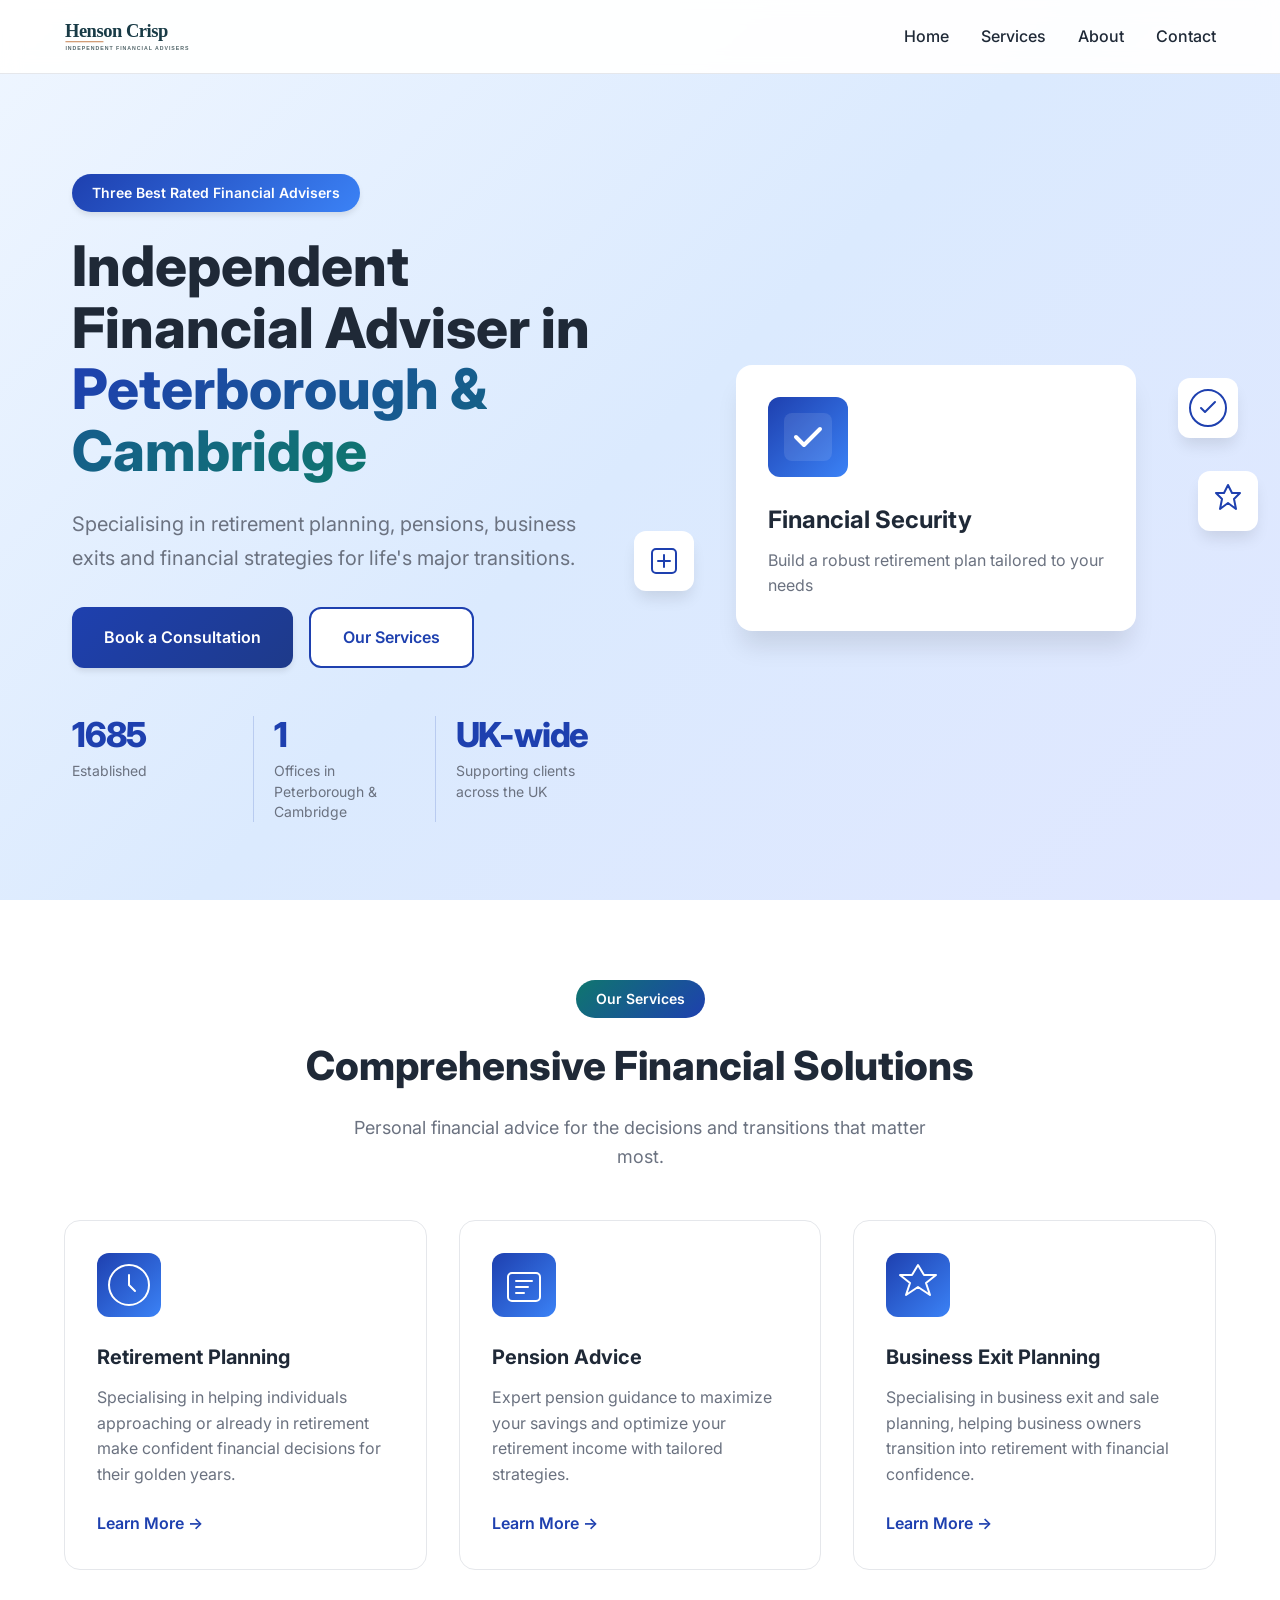
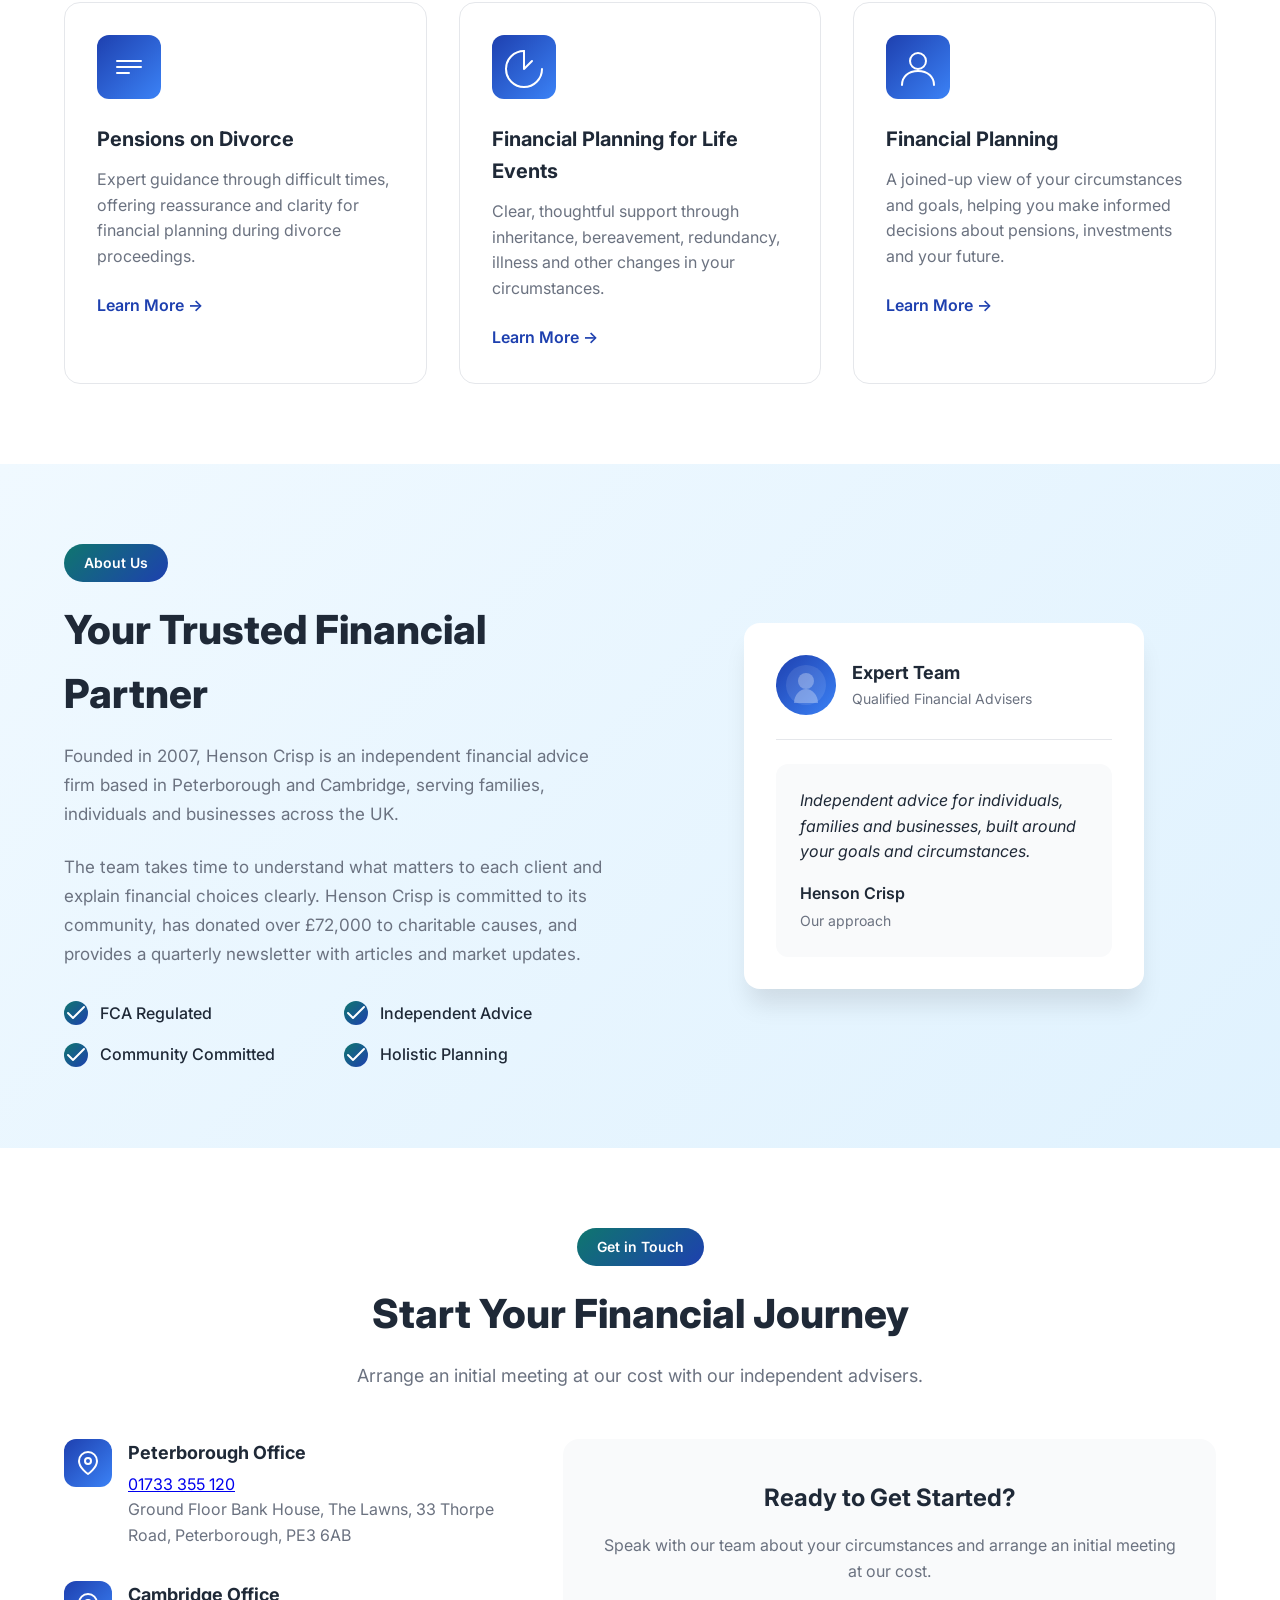
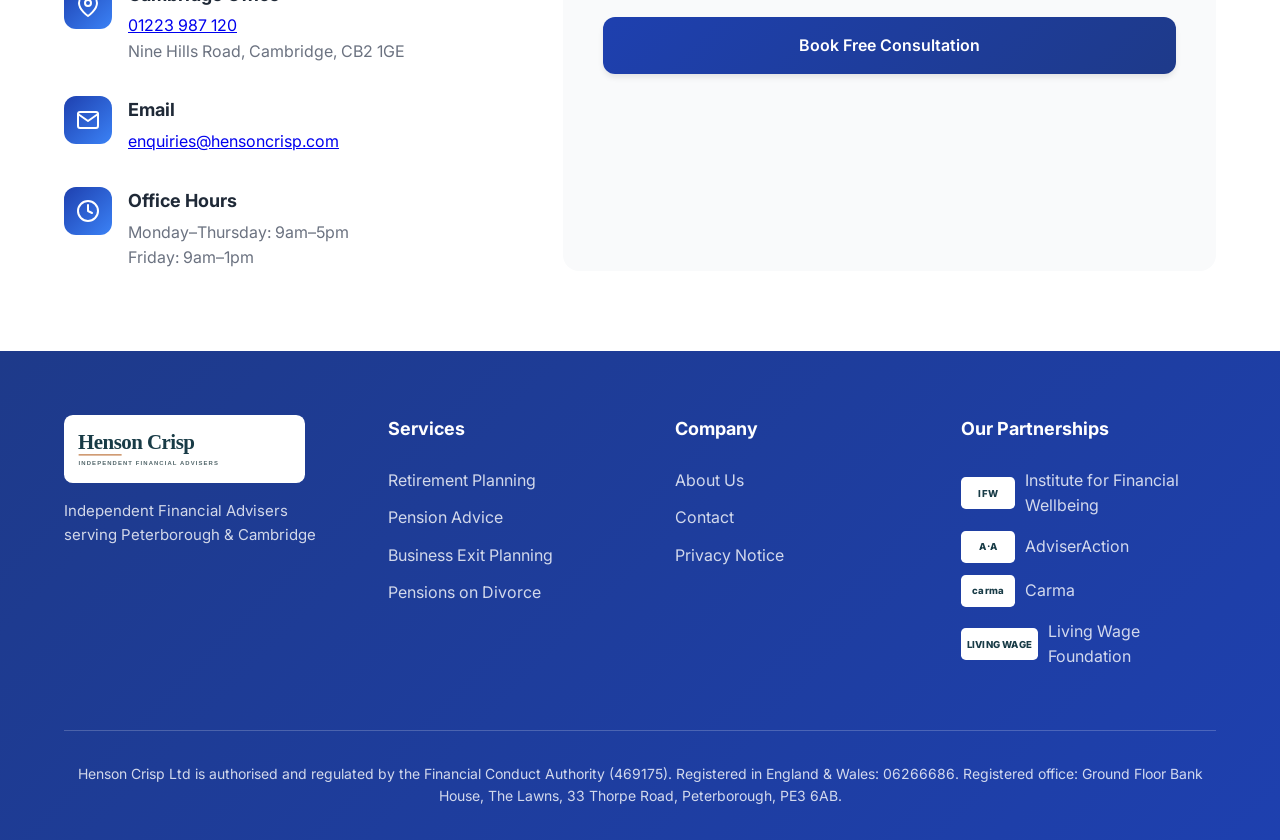
==== index.html @ a2c55d3b "Add financial adviser website" ====
<!DOCTYPE html>
<html lang="en">
<head>
    <meta charset="UTF-8">
    <meta name="viewport" content="width=device-width, initial-scale=1.0">
    <title>Henson Crisp | Independent Financial Advisers in Peterborough & Cambridge</title>
    <link rel="stylesheet" href="css/style.css">
    <link rel="preconnect" href="https://fonts.googleapis.com">
    <link rel="preconnect" href="https://fonts.gstatic.com" crossorigin>
    <link href="https://fonts.googleapis.com/css2?family=Inter:wght@300;400;500;600;700;800&display=swap" rel="stylesheet">
</head>
<body>
    <!-- Navigation -->
    <nav class="navbar">
        <div class="container">
            <a class="nav-brand" href="index.html" aria-label="Henson Crisp home"><img class="brand-logo" src="images/henson-crisp-logo.svg" alt="Henson Crisp — Independent Financial Advisers"></a>
            <ul class="nav-menu">
                <li><a href="index.html">Home</a></li>
                <li><a href="services.html">Services</a></li>
                <li><a href="about.html">About</a></li>
                <li><a href="consultation.html">Contact</a></li>
            </ul>
            <button class="nav-toggle" aria-label="Toggle menu">
                <span></span>
                <span></span>
                <span></span>
            </button>
        </div>
    </nav>

    <!-- Hero Section -->
    <section id="home" class="hero">
        <div class="hero-bg"></div>
        <div class="container">
            <div class="hero-content">
                <div class="hero-badge">
                    <span>Three Best Rated Financial Advisers</span>
                </div>
                <h1 class="hero-title">
                    Independent Financial Adviser in 
                    <span class="highlight">Peterborough & Cambridge</span>
                </h1>
                <p class="hero-subtitle">
                    Specialising in retirement planning, pensions, business exits and financial strategies for life's major transitions.
                </p>
                <div class="hero-cta">
                    <a href="consultation.html" class="btn btn-primary">Book a Consultation</a>
                    <a href="services.html" class="btn btn-secondary">Our Services</a>
                </div>
                <div class="hero-stats">
                    <div class="stat">
                        <div class="stat-number">2007</div>
                        <div class="stat-label">Established</div>
                    </div>
                    <div class="stat">
                        <div class="stat-number">2</div>
                        <div class="stat-label">Offices in Peterborough & Cambridge</div>
                    </div>
                    <div class="stat">
                        <div class="stat-number">UK-wide</div>
                        <div class="stat-label">Supporting clients across the UK</div>
                    </div>
                </div>
            </div>
            <div class="hero-visual">
                <div class="hero-card">
                    <div class="card-icon">
                        <svg width="64" height="64" viewBox="0 0 64 64" fill="none" xmlns="http://www.w3.org/2000/svg">
                            <rect x="8" y="8" width="48" height="48" rx="8" fill="currentColor" fill-opacity="0.1"/>
                            <path d="M20 32L28 40L44 24" stroke="currentColor" stroke-width="4" stroke-linecap="round" stroke-linejoin="round"/>
                        </svg>
                    </div>
                    <div class="card-content">
                        <h3>Financial Security</h3>
                        <p>Build a robust retirement plan tailored to your needs</p>
                    </div>
                </div>
                <div class="floating-icon icon-1">
                    <svg width="40" height="40" viewBox="0 0 40 40" fill="none">
                        <circle cx="20" cy="20" r="18" stroke="currentColor" stroke-width="2"/>
                        <path d="M13 20L17 24L27 14" stroke="currentColor" stroke-width="2" stroke-linecap="round" stroke-linejoin="round"/>
                    </svg>
                </div>
                <div class="floating-icon icon-2">
                    <svg width="40" height="40" viewBox="0 0 40 40" fill="none">
                        <rect x="8" y="8" width="24" height="24" rx="4" stroke="currentColor" stroke-width="2"/>
                        <path d="M20 14V26M14 20H26" stroke="currentColor" stroke-width="2" stroke-linecap="round"/>
                    </svg>
                </div>
                <div class="floating-icon icon-3">
                    <svg width="40" height="40" viewBox="0 0 40 40" fill="none">
                        <path d="M20 4L24 12H32L26 18L28 28L20 22L12 28L14 18L8 12H16L20 4Z" stroke="currentColor" stroke-width="2" stroke-linecap="round" stroke-linejoin="round"/>
                    </svg>
                </div>
            </div>
        </div>
    </section>

    <!-- Services Section -->
    <section id="services" class="services">
        <div class="container">
            <div class="section-header">
                <span class="section-badge">Our Services</span>
                <h2 class="section-title">Comprehensive Financial Solutions</h2>
                <p class="section-subtitle">Personal financial advice for the decisions and transitions that matter most.</p>
            </div>
            <div class="services-grid">
                <div class="service-card">
                    <div class="service-icon">
                        <svg width="48" height="48" viewBox="0 0 48 48" fill="none" xmlns="http://www.w3.org/2000/svg">
                            <circle cx="24" cy="24" r="20" stroke="currentColor" stroke-width="2"/>
                            <path d="M24 14V24L30 30" stroke="currentColor" stroke-width="2" stroke-linecap="round" stroke-linejoin="round"/>
                        </svg>
                    </div>
                    <h3>Retirement Planning</h3>
                    <p>Specialising in helping individuals approaching or already in retirement make confident financial decisions for their golden years.</p>
                    <a href="services.html" class="service-link">Learn More →</a>
                </div>
                <div class="service-card">
                    <div class="service-icon">
                        <svg width="48" height="48" viewBox="0 0 48 48" fill="none" xmlns="http://www.w3.org/2000/svg">
                            <rect x="8" y="12" width="32" height="28" rx="4" stroke="currentColor" stroke-width="2"/>
                            <path d="M16 20H32M16 26H28M16 32H24" stroke="currentColor" stroke-width="2" stroke-linecap="round"/>
                        </svg>
                    </div>
                    <h3>Pension Advice</h3>
                    <p>Expert pension guidance to maximize your savings and optimize your retirement income with tailored strategies.</p>
                    <a href="services.html" class="service-link">Learn More →</a>
                </div>
                <div class="service-card">
                    <div class="service-icon">
                        <svg width="48" height="48" viewBox="0 0 48 48" fill="none" xmlns="http://www.w3.org/2000/svg">
                            <path d="M24 4L30 14H42L32 22L36 34L24 26L12 34L16 22L6 14H18L24 4Z" stroke="currentColor" stroke-width="2" stroke-linecap="round" stroke-linejoin="round"/>
                        </svg>
                    </div>
                    <h3>Business Exit Planning</h3>
                    <p>Specialising in business exit and sale planning, helping business owners transition into retirement with financial confidence.</p>
                    <a href="services.html" class="service-link">Learn More →</a>
                </div>
                <div class="service-card">
                    <div class="service-icon">
                        <svg width="48" height="48" viewBox="0 0 48 48" fill="none" xmlns="http://www.w3.org/2000/svg">
                            <path d="M12 24H36M12 18H36M12 30H24" stroke="currentColor" stroke-width="2" stroke-linecap="round"/>
                        </svg>
                    </div>
                    <h3>Pensions on Divorce</h3>
                    <p>Expert guidance through difficult times, offering reassurance and clarity for financial planning during divorce proceedings.</p>
                    <a href="services.html" class="service-link">Learn More →</a>
                </div>
                <div class="service-card">
                    <div class="service-icon">
                        <svg width="48" height="48" viewBox="0 0 48 48" fill="none" xmlns="http://www.w3.org/2000/svg">
                            <path d="M24 8C14 8 6 16 6 26C6 36 14 44 24 44C34 44 42 36 42 26" stroke="currentColor" stroke-width="2" stroke-linecap="round"/>
                            <path d="M24 8V26M24 26L32 18" stroke="currentColor" stroke-width="2" stroke-linecap="round" stroke-linejoin="round"/>
                        </svg>
                    </div>
                    <h3>Financial Planning for Life Events</h3>
                    <p>Clear, thoughtful support through inheritance, bereavement, redundancy, illness and other changes in your circumstances.</p>
                    <a href="services.html" class="service-link">Learn More →</a>
                </div>
                <div class="service-card">
                    <div class="service-icon">
                        <svg width="48" height="48" viewBox="0 0 48 48" fill="none" xmlns="http://www.w3.org/2000/svg">
                            <circle cx="24" cy="18" r="8" stroke="currentColor" stroke-width="2"/>
                            <path d="M8 42C8 34 14 28 24 28C34 28 40 34 40 42" stroke="currentColor" stroke-width="2" stroke-linecap="round"/>
                        </svg>
                    </div>
                    <h3>Financial Planning</h3>
                    <p>A joined-up view of your circumstances and goals, helping you make informed decisions about pensions, investments and your future.</p>
                    <a href="services.html" class="service-link">Learn More →</a>
                </div>
            </div>
        </div>
    </section>

    <!-- About Section -->
    <section id="about" class="about">
        <div class="container">
            <div class="about-content">
                <div class="about-text">
                    <span class="section-badge">About Us</span>
                    <h2 class="section-title">Your Trusted Financial Partner</h2>
                    <p class="about-description">
                        Founded in 2007, Henson Crisp is an independent financial advice firm based in Peterborough and Cambridge, serving families, individuals and businesses across the UK.
                    </p>
                    <p class="about-description">
                        The team takes time to understand what matters to each client and explain financial choices clearly. Henson Crisp is committed to its community, has donated over £72,000 to charitable causes, and provides a quarterly newsletter with articles and market updates.
                    </p>
                    <div class="about-features">
                        <div class="feature">
                            <div class="feature-icon">
                                <svg width="24" height="24" viewBox="0 0 24 24" fill="none" stroke="currentColor" stroke-width="2">
                                    <path d="M20 6L9 17L4 12" stroke-linecap="round" stroke-linejoin="round"/>
                                </svg>
                            </div>
                            <span>FCA Regulated</span>
                        </div>
                        <div class="feature">
                            <div class="feature-icon">
                                <svg width="24" height="24" viewBox="0 0 24 24" fill="none" stroke="currentColor" stroke-width="2">
                                    <path d="M20 6L9 17L4 12" stroke-linecap="round" stroke-linejoin="round"/>
                                </svg>
                            </div>
                            <span>Independent Advice</span>
                        </div>
                        <div class="feature">
                            <div class="feature-icon">
                                <svg width="24" height="24" viewBox="0 0 24 24" fill="none" stroke="currentColor" stroke-width="2">
                                    <path d="M20 6L9 17L4 12" stroke-linecap="round" stroke-linejoin="round"/>
                                </svg>
                            </div>
                            <span>Community Committed</span>
                        </div>
                        <div class="feature">
                            <div class="feature-icon">
                                <svg width="24" height="24" viewBox="0 0 24 24" fill="none" stroke="currentColor" stroke-width="2">
                                    <path d="M20 6L9 17L4 12" stroke-linecap="round" stroke-linejoin="round"/>
                                </svg>
                            </div>
                            <span>Holistic Planning</span>
                        </div>
                    </div>
                </div>
                <div class="about-visual">
                    <div class="about-card">
                        <div class="about-card-header">
                            <div class="avatar">
                                <svg width="48" height="48" viewBox="0 0 48 48" fill="none">
                                    <circle cx="24" cy="24" r="20" fill="currentColor" fill-opacity="0.1"/>
                                    <circle cx="24" cy="20" r="8" fill="currentColor" fill-opacity="0.3"/>
                                    <path d="M12 42C12 34 18 28 24 28C30 28 36 34 36 42" fill="currentColor" fill-opacity="0.3"/>
                                </svg>
                            </div>
                            <div class="about-card-info">
                                <h4>Expert Team</h4>
                                <p>Qualified Financial Advisers</p>
                            </div>
                        </div>
                        <div class="about-card-body">
                            <div class="testimonial">
                                <p>Independent advice for individuals, families and businesses, built around your goals and circumstances.</p>
                                <div class="testimonial-author">
                                    <span>Henson Crisp</span>
                                    <span>Our approach</span>
                                </div>
                            </div>
                        </div>
                    </div>
                </div>
            </div>
        </div>
    </section>

    <!-- Contact Section -->
    <section class="contact">
        <div class="container">
            <div class="section-header">
                <span class="section-badge">Get in Touch</span>
                <h2 class="section-title">Start Your Financial Journey</h2>
            <p class="section-subtitle">Arrange an initial meeting at our cost with our independent advisers.</p>
            </div>
            <div class="contact-content">
                <div class="contact-info">
                    <div class="contact-item">
                        <div class="contact-icon">
                            <svg width="24" height="24" viewBox="0 0 24 24" fill="none" stroke="currentColor" stroke-width="2">
                                <path d="M21 10c0 7-9 13-9 13s-9-6-9-13a9 9 0 0 1 18 0z" stroke-linecap="round" stroke-linejoin="round"/>
                                <circle cx="12" cy="10" r="3" stroke-linecap="round" stroke-linejoin="round"/>
                            </svg>
                        </div>
                        <div>
                            <h4>Peterborough Office</h4>
                            <p><a href="tel:01733355120">01733 355 120</a><br>Ground Floor Bank House, The Lawns, 33 Thorpe Road, Peterborough, PE3 6AB</p>
                        </div>
                    </div>
                    <div class="contact-item">
                        <div class="contact-icon">
                            <svg width="24" height="24" viewBox="0 0 24 24" fill="none" stroke="currentColor" stroke-width="2">
                                <path d="M21 10c0 7-9 13-9 13s-9-6-9-13a9 9 0 0 1 18 0z" stroke-linecap="round" stroke-linejoin="round"/>
                                <circle cx="12" cy="10" r="3" stroke-linecap="round" stroke-linejoin="round"/>
                            </svg>
                        </div>
                        <div>
                            <h4>Cambridge Office</h4>
                            <p><a href="tel:01223987120">01223 987 120</a><br>Nine Hills Road, Cambridge, CB2 1GE</p>
                        </div>
                    </div>
                    <div class="contact-item">
                        <div class="contact-icon">
                            <svg width="24" height="24" viewBox="0 0 24 24" fill="none" stroke="currentColor" stroke-width="2">
                                <path d="M4 4h16c1.1 0 2 .9 2 2v12c0 1.1-.9 2-2 2H4c-1.1 0-2-.9-2-2V6c0-1.1.9-2 2-2z" stroke-linecap="round" stroke-linejoin="round"/>
                                <polyline points="22,6 12,13 2,6" stroke-linecap="round" stroke-linejoin="round"/>
                            </svg>
                        </div>
                        <div>
                            <h4>Email</h4>
                            <p><a href="mailto:enquiries@hensoncrisp.com">enquiries@hensoncrisp.com</a></p>
                        </div>
                    </div>
                    <div class="contact-item">
                        <div class="contact-icon">
                            <svg width="24" height="24" viewBox="0 0 24 24" fill="none" stroke="currentColor" stroke-width="2">
                                <circle cx="12" cy="12" r="10" stroke-linecap="round" stroke-linejoin="round"/>
                                <polyline points="12 6 12 12 16 14" stroke-linecap="round" stroke-linejoin="round"/>
                            </svg>
                        </div>
                        <div>
                            <h4>Office Hours</h4>
                            <p>Monday–Thursday: 9am–5pm<br>Friday: 9am–1pm</p>
                        </div>
                    </div>
                </div>
                <div class="contact-cta">
                    <h3>Ready to Get Started?</h3>
                    <p>Speak with our team about your circumstances and arrange an initial meeting at our cost.</p>
                    <a href="consultation.html" class="btn btn-primary btn-full">Book Free Consultation</a>
                </div>
            </div>
        </div>
    </section>

    <!-- Footer -->
    <footer class="footer">
        <div class="container">
            <div class="footer-content">
                <div class="footer-brand">
                    <a class="footer-logo-link" href="index.html"><img class="footer-logo" src="images/henson-crisp-logo.svg" alt="Henson Crisp — Independent Financial Advisers"></a>
                    <p>Independent Financial Advisers serving Peterborough & Cambridge</p>
                </div>
                <div class="footer-links">
                    <div class="footer-link-group">
                        <h4>Services</h4>
                        <a href="#services">Retirement Planning</a>
                        <a href="#services">Pension Advice</a>
                        <a href="#services">Business Exit Planning</a>
                        <a href="#services">Pensions on Divorce</a>
                    </div>
                    <div class="footer-link-group">
                        <h4>Company</h4>
                        <a href="about.html">About Us</a>
                        <a href="#contact">Contact</a>
                        <a href="https://www.hensoncrisp.com/privacy-notice/" target="_blank" rel="noopener noreferrer">Privacy Notice</a>
                    </div>
                    <div class="footer-link-group footer-partners">
                        <h4>Our Partnerships</h4>
                        <a href="https://instituteforfinancialwellbeing.co.uk/" target="_blank" rel="noopener noreferrer"><span class="partner-wordmark">IFW</span>Institute for Financial Wellbeing</a>
                        <a href="https://www.ccla.co.uk/news-media/adviser-industry-comes-together-launch-adviseraction" target="_blank" rel="noopener noreferrer"><span class="partner-wordmark">A·A</span>AdviserAction</a>
                        <a href="https://www.carma.earth/" target="_blank" rel="noopener noreferrer"><span class="partner-wordmark">carma</span>Carma</a>
                        <a href="https://www.livingwage.org.uk/living-wage-employers" target="_blank" rel="noopener noreferrer"><span class="partner-wordmark">LIVING WAGE</span>Living Wage Foundation</a>
                    </div>
                </div>
            </div>
            <div class="footer-bottom">
                <p>Henson Crisp Ltd is authorised and regulated by the Financial Conduct Authority (469175). Registered in England & Wales: 06266686. Registered office: Ground Floor Bank House, The Lawns, 33 Thorpe Road, Peterborough, PE3 6AB.</p>
            </div>
        </div>
    </footer>

    <script src="js/main.js"></script>
</body>
</html>
---- css/style.css ----
/* Reset and Base Styles */
* {
    margin: 0;
    padding: 0;
    box-sizing: border-box;
}

:root {
    --primary: #1e40af;
    --primary-dark: #1e3a8a;
    --primary-light: #3b82f6;
    --secondary: #0f766e;
    --accent: #f59e0b;
    --text-dark: #1f2937;
    --text-light: #6b7280;
    --text-white: #ffffff;
    --bg-light: #f9fafb;
    --bg-white: #ffffff;
    --border: #e5e7eb;
    --shadow-sm: 0 1px 2px 0 rgba(0, 0, 0, 0.05);
    --shadow-md: 0 4px 6px -1px rgba(0, 0, 0, 0.1);
    --shadow-lg: 0 10px 15px -3px rgba(0, 0, 0, 0.1);
    --shadow-xl: 0 20px 25px -5px rgba(0, 0, 0, 0.1);
    --radius-sm: 0.375rem;
    --radius-md: 0.5rem;
    --radius-lg: 0.75rem;
    --radius-xl: 1rem;
}

html {
    scroll-behavior: smooth;
}

body {
    font-family: 'Inter', -apple-system, BlinkMacSystemFont, 'Segoe UI', Roboto, sans-serif;
    line-height: 1.6;
    color: var(--text-dark);
    background-color: var(--bg-white);
}

.container {
    max-width: 1200px;
    margin: 0 auto;
    padding: 0 1.5rem;
}

/* Navigation */
.navbar {
    position: fixed;
    top: 0;
    left: 0;
    right: 0;
    background: rgba(255, 255, 255, 0.95);
    backdrop-filter: blur(10px);
    border-bottom: 1px solid var(--border);
    z-index: 1000;
    padding: 1rem 0;
}

.navbar .container {
    display: flex;
    justify-content: space-between;
    align-items: center;
}

.nav-brand {
    display: flex;
    align-items: center;
    gap: 0.75rem;
    color: var(--primary);
    text-decoration: none;
}

.brand-logo {
    display: block;
    width: 190px;
    height: auto;
}

.logo-icon {
    color: var(--primary);
}

.brand-text {
    font-size: 1.5rem;
    font-weight: 700;
    color: var(--primary);
}

.nav-menu {
    display: flex;
    list-style: none;
    gap: 2rem;
}

.nav-menu a {
    text-decoration: none;
    color: var(--text-dark);
    font-weight: 500;
    transition: color 0.3s ease;
}

.nav-menu a:hover {
    color: var(--primary);
}

.nav-toggle {
    display: none;
    flex-direction: column;
    gap: 0.25rem;
    background: none;
    border: none;
    cursor: pointer;
    padding: 0.5rem;
}

.nav-toggle span {
    width: 24px;
    height: 2px;
    background-color: var(--text-dark);
    transition: all 0.3s ease;
}

/* Hero Section */
.hero {
    position: relative;
    min-height: 100vh;
    display: flex;
    align-items: center;
    padding-top: 6rem;
    overflow: hidden;
}

.hero-bg {
    position: absolute;
    top: 0;
    left: 0;
    right: 0;
    bottom: 0;
    background: linear-gradient(135deg, #eff6ff 0%, #dbeafe 50%, #e0e7ff 100%);
    z-index: -1;
}

.hero .container {
    display: grid;
    grid-template-columns: 1fr 1fr;
    gap: 3rem;
    align-items: center;
    max-width: 1200px;
    padding: 0 2rem;
}

.hero-content {
    max-width: 600px;
}

.hero-badge {
    display: inline-block;
    background: linear-gradient(135deg, var(--primary) 0%, var(--primary-light) 100%);
    color: var(--text-white);
    padding: 0.5rem 1.25rem;
    border-radius: 2rem;
    font-size: 0.875rem;
    font-weight: 600;
    margin-bottom: 1.5rem;
    box-shadow: var(--shadow-md);
}

.hero-title {
    font-size: 3.5rem;
    font-weight: 800;
    line-height: 1.1;
    margin-bottom: 1.5rem;
    color: var(--text-dark);
}

.hero-title .highlight {
    background: linear-gradient(135deg, var(--primary) 0%, var(--secondary) 100%);
    -webkit-background-clip: text;
    -webkit-text-fill-color: transparent;
    background-clip: text;
}

.hero-subtitle {
    font-size: 1.25rem;
    color: var(--text-light);
    margin-bottom: 2rem;
    line-height: 1.7;
}

.hero-cta {
    display: flex;
    gap: 1rem;
    margin-bottom: 3rem;
}

.btn {
    display: inline-flex;
    align-items: center;
    justify-content: center;
    padding: 1rem 2rem;
    border-radius: var(--radius-lg);
    font-weight: 600;
    text-decoration: none;
    transition: all 0.3s ease;
    border: none;
    cursor: pointer;
    font-size: 1rem;
}

.btn-primary {
    background: linear-gradient(135deg, var(--primary) 0%, var(--primary-dark) 100%);
    color: var(--text-white);
    box-shadow: var(--shadow-md);
}

.btn-primary:hover {
    transform: translateY(-2px);
    box-shadow: var(--shadow-lg);
}

.btn-secondary {
    background: var(--bg-white);
    color: var(--primary);
    border: 2px solid var(--primary);
}

.btn-secondary:hover {
    background: var(--primary);
    color: var(--text-white);
}

.btn-full {
    width: 100%;
}

.hero-stats {
    display: grid;
    grid-template-columns: repeat(3, minmax(0, 1fr));
    gap: 0;
    width: 100%;
    max-width: 620px;
    margin-top: 0.5rem;
}

.stat {
    text-align: left;
    min-width: 0;
    padding: 0 1.25rem;
    border-left: 1px solid rgba(30, 64, 175, 0.18);
}

.stat:first-child {
    padding-left: 0;
    border-left: 0;
}

.stat-number {
    font-size: clamp(1.65rem, 3vw, 2.15rem);
    font-weight: 800;
    color: var(--primary);
    line-height: 1.1;
    letter-spacing: -0.035em;
    white-space: nowrap;
}

.stat-label {
    font-size: 0.875rem;
    color: var(--text-light);
    line-height: 1.45;
    margin-top: 0.45rem;
    max-width: 14rem;
}

.hero-visual {
    position: relative;
    display: flex;
    justify-content: center;
    align-items: center;
}

.hero-card {
    background: var(--bg-white);
    border-radius: var(--radius-xl);
    padding: 2rem;
    box-shadow: var(--shadow-xl);
    max-width: 400px;
    position: relative;
    z-index: 1;
}

.card-icon {
    width: 80px;
    height: 80px;
    background: linear-gradient(135deg, var(--primary) 0%, var(--primary-light) 100%);
    border-radius: var(--radius-lg);
    display: flex;
    align-items: center;
    justify-content: center;
    color: var(--text-white);
    margin-bottom: 1.5rem;
}

.card-content h3 {
    font-size: 1.5rem;
    font-weight: 700;
    margin-bottom: 0.5rem;
    color: var(--text-dark);
}

.card-content p {
    color: var(--text-light);
    font-size: 1rem;
}

.floating-icon {
    position: absolute;
    width: 60px;
    height: 60px;
    background: var(--bg-white);
    border-radius: var(--radius-lg);
    display: flex;
    align-items: center;
    justify-content: center;
    color: var(--primary);
    box-shadow: var(--shadow-lg);
    animation: float 3s ease-in-out infinite;
    z-index: 2;
}

.icon-1 {
    top: 5%;
    right: -30px;
    animation-delay: 0s;
}

.icon-2 {
    bottom: 15%;
    left: -30px;
    animation-delay: 1s;
}

.icon-3 {
    top: 40%;
    right: -50px;
    animation-delay: 2s;
}

@keyframes float {
    0%, 100% {
        transform: translateY(0);
    }
    50% {
        transform: translateY(-20px);
    }
}

/* Services Section */
.services {
    padding: 5rem 0;
    background: var(--bg-white);
}

.section-header {
    text-align: center;
    margin-bottom: 3rem;
}

.section-badge {
    display: inline-block;
    background: linear-gradient(135deg, var(--secondary) 0%, var(--primary) 100%);
    color: var(--text-white);
    padding: 0.5rem 1.25rem;
    border-radius: 2rem;
    font-size: 0.875rem;
    font-weight: 600;
    margin-bottom: 1rem;
}

.section-title {
    font-size: 2.5rem;
    font-weight: 800;
    margin-bottom: 1rem;
    color: var(--text-dark);
}

.section-subtitle {
    font-size: 1.125rem;
    color: var(--text-light);
    max-width: 600px;
    margin: 0 auto;
}

.services-grid {
    display: grid;
    grid-template-columns: repeat(auto-fit, minmax(300px, 1fr));
    gap: 2rem;
}

.service-card {
    background: var(--bg-white);
    border: 1px solid var(--border);
    border-radius: var(--radius-xl);
    padding: 2rem;
    transition: all 0.3s ease;
    position: relative;
    overflow: hidden;
}

.service-card::before {
    content: '';
    position: absolute;
    top: 0;
    left: 0;
    right: 0;
    height: 4px;
    background: linear-gradient(90deg, var(--primary) 0%, var(--secondary) 100%);
    transform: scaleX(0);
    transition: transform 0.3s ease;
}

.service-card:hover {
    transform: translateY(-8px);
    box-shadow: var(--shadow-xl);
    border-color: var(--primary-light);
}

.service-card:hover::before {
    transform: scaleX(1);
}

.service-icon {
    width: 64px;
    height: 64px;
    background: linear-gradient(135deg, var(--primary) 0%, var(--primary-light) 100%);
    border-radius: var(--radius-lg);
    display: flex;
    align-items: center;
    justify-content: center;
    color: var(--text-white);
    margin-bottom: 1.5rem;
}

.service-card h3 {
    font-size: 1.25rem;
    font-weight: 700;
    margin-bottom: 0.75rem;
    color: var(--text-dark);
}

.service-card p {
    color: var(--text-light);
    margin-bottom: 1.5rem;
    line-height: 1.6;
}

.service-link {
    color: var(--primary);
    text-decoration: none;
    font-weight: 600;
    display: inline-flex;
    align-items: center;
    gap: 0.5rem;
    transition: gap 0.3s ease;
}

.service-link:hover {
    gap: 0.75rem;
}

/* About Section */
.about {
    padding: 5rem 0;
    background: linear-gradient(135deg, #f0f9ff 0%, #e0f2fe 100%);
}

.about-content {
    display: grid;
    grid-template-columns: 1fr 1fr;
    gap: 4rem;
    align-items: center;
}

.about-text {
    max-width: 550px;
}

.about-description {
    color: var(--text-light);
    margin-bottom: 1.5rem;
    line-height: 1.7;
    font-size: 1.0625rem;
}

.about-features {
    display: grid;
    grid-template-columns: 1fr 1fr;
    gap: 1rem;
    margin-top: 2rem;
}

.feature {
    display: flex;
    align-items: center;
    gap: 0.75rem;
    color: var(--text-dark);
    font-weight: 500;
}

.feature-icon {
    width: 24px;
    height: 24px;
    background: linear-gradient(135deg, var(--secondary) 0%, var(--primary) 100%);
    border-radius: 50%;
    display: flex;
    align-items: center;
    justify-content: center;
    color: var(--text-white);
    flex-shrink: 0;
}

.about-visual {
    display: flex;
    justify-content: center;
}

.about-card {
    background: var(--bg-white);
    border-radius: var(--radius-xl);
    padding: 2rem;
    box-shadow: var(--shadow-xl);
    max-width: 400px;
}

.about-card-header {
    display: flex;
    align-items: center;
    gap: 1rem;
    margin-bottom: 1.5rem;
    padding-bottom: 1.5rem;
    border-bottom: 1px solid var(--border);
}

.avatar {
    width: 60px;
    height: 60px;
    background: linear-gradient(135deg, var(--primary) 0%, var(--primary-light) 100%);
    border-radius: 50%;
    display: flex;
    align-items: center;
    justify-content: center;
    color: var(--text-white);
}

.about-card-info h4 {
    font-size: 1.125rem;
    font-weight: 700;
    color: var(--text-dark);
}

.about-card-info p {
    color: var(--text-light);
    font-size: 0.875rem;
}

.testimonial {
    background: var(--bg-light);
    border-radius: var(--radius-lg);
    padding: 1.5rem;
}

.testimonial p {
    color: var(--text-dark);
    font-style: italic;
    line-height: 1.6;
    margin-bottom: 1rem;
}

.testimonial-author {
    display: flex;
    flex-direction: column;
    gap: 0.25rem;
}

.testimonial-author span:first-child {
    font-weight: 600;
    color: var(--text-dark);
}

.testimonial-author span:last-child {
    font-size: 0.875rem;
    color: var(--text-light);
}

/* Contact Section */
.contact {
    padding: 5rem 0;
    background: var(--bg-white);
}

.contact-content {
    display: grid;
    grid-template-columns: 1fr 1.5fr;
    gap: 4rem;
}

.contact-info {
    display: flex;
    flex-direction: column;
    gap: 2rem;
}

.contact-item {
    display: flex;
    gap: 1rem;
}

.contact-icon {
    width: 48px;
    height: 48px;
    background: linear-gradient(135deg, var(--primary) 0%, var(--primary-light) 100%);
    border-radius: var(--radius-lg);
    display: flex;
    align-items: center;
    justify-content: center;
    color: var(--text-white);
    flex-shrink: 0;
}

.contact-item h4 {
    font-size: 1.125rem;
    font-weight: 700;
    color: var(--text-dark);
    margin-bottom: 0.25rem;
}

.contact-item p {
    color: var(--text-light);
}

.contact-cta {
    background: var(--bg-light);
    border-radius: var(--radius-xl);
    padding: 2.5rem;
    text-align: center;
}

.contact-cta h3 {
    font-size: 1.5rem;
    font-weight: 700;
    color: var(--text-dark);
    margin-bottom: 1rem;
}

.contact-cta p {
    color: var(--text-light);
    margin-bottom: 2rem;
    line-height: 1.6;
}

.contact-form {
    background: var(--bg-light);
    border-radius: var(--radius-xl);
    padding: 2.5rem;
}

.form-group {
    margin-bottom: 1.5rem;
}

.form-group label {
    display: block;
    font-weight: 600;
    color: var(--text-dark);
    margin-bottom: 0.5rem;
    font-size: 0.9375rem;
}

.form-group input,
.form-group select,
.form-group textarea {
    width: 100%;
    padding: 0.875rem 1rem;
    border: 2px solid var(--border);
    border-radius: var(--radius-md);
    font-size: 1rem;
    font-family: inherit;
    transition: border-color 0.3s ease, box-shadow 0.3s ease;
    background: var(--bg-white);
}

.form-group input:focus,
.form-group select:focus,
.form-group textarea:focus {
    outline: none;
    border-color: var(--primary);
    box-shadow: 0 0 0 3px rgba(59, 130, 246, 0.1);
}

.form-group textarea {
    resize: vertical;
    min-height: 120px;
}

/* Footer */
.footer {
    background: linear-gradient(135deg, var(--primary-dark) 0%, var(--primary) 100%);
    color: var(--text-white);
    padding: 4rem 0 2rem;
}

.footer-content {
    display: grid;
    grid-template-columns: minmax(220px, 1fr) minmax(0, 3fr);
    gap: 3rem;
    margin-bottom: 3rem;
}

.footer-brand {
    display: flex;
    flex-direction: column;
    gap: 1rem;
}

.footer-logo-link {
    display: inline-flex;
    width: fit-content;
    padding: 0.7rem 0.8rem;
    background: #fff;
    border-radius: 0.55rem;
}

.footer-logo {
    display: block;
    width: 215px;
    max-width: 100%;
    height: auto;
}

.footer-brand .logo-icon {
    color: var(--text-white);
}

.footer-brand .brand-text {
    color: var(--text-white);
}

.footer-brand p {
    color: rgba(255, 255, 255, 0.8);
    font-size: 0.9375rem;
}

.footer-links {
    display: grid;
    grid-template-columns: repeat(3, minmax(0, 1fr));
    gap: 2rem;
}

.footer-link-group h4 {
    font-size: 1.125rem;
    font-weight: 700;
    margin-bottom: 1.5rem;
}

.footer-link-group a {
    display: block;
    color: rgba(255, 255, 255, 0.8);
    text-decoration: none;
    margin-bottom: 0.75rem;
    transition: color 0.3s ease;
}

.footer-link-group a:hover {
    color: var(--text-white);
}

.footer-partners a {
    display: flex;
    align-items: center;
    gap: 0.65rem;
}

.partner-wordmark {
    display: inline-flex;
    flex: 0 0 3.35rem;
    min-height: 2rem;
    align-items: center;
    justify-content: center;
    padding: 0.2rem 0.35rem;
    border-radius: 0.3rem;
    background: #fff;
    color: #183b46;
    font-size: 0.7rem;
    font-weight: 800;
    letter-spacing: 0.02em;
    white-space: nowrap;
    font-size: 0.6rem;
}

.footer-bottom {
    padding-top: 2rem;
    border-top: 1px solid rgba(255, 255, 255, 0.2);
    text-align: center;
    color: rgba(255, 255, 255, 0.8);
    font-size: 0.875rem;
}

/* Responsive Design */
@media (max-width: 1024px) {
    .hero .container,
    .about-content,
    .contact-content {
        grid-template-columns: 1fr;
        gap: 3rem;
    }

    .hero-visual,
    .about-visual {
        order: -1;
    }

    .hero-title {
        font-size: 2.75rem;
    }

    .footer-content {
        grid-template-columns: 1fr;
        gap: 2rem;
    }
}

@media (max-width: 768px) {
    .nav-menu {
        display: none;
        position: absolute;
        top: 100%;
        left: 0;
        right: 0;
        background: var(--bg-white);
        flex-direction: column;
        padding: 1rem;
        gap: 0;
        border-bottom: 1px solid var(--border);
        box-shadow: var(--shadow-lg);
    }

    .nav-menu.active {
        display: flex;
    }

    .nav-menu li {
        padding: 0.75rem 0;
    }

    .nav-toggle {
        display: flex;
    }

    .hero-title {
        font-size: 2.25rem;
    }

    .hero-subtitle {
        font-size: 1.0625rem;
    }

    .hero-cta {
        flex-direction: column;
    }

    .hero-stats {
        grid-template-columns: repeat(3, minmax(0, 1fr));
        gap: 0;
    }

    .section-title {
        font-size: 2rem;
    }

    .services-grid {
        grid-template-columns: 1fr;
    }

    .about-features {
        grid-template-columns: 1fr;
    }

    .footer-links {
        grid-template-columns: 1fr;
        gap: 2rem;
    }

    .contact-form {
        padding: 1.5rem;
    }
}

@media (max-width: 480px) {
    .container {
        padding: 0 1rem;
    }

    .hero-title {
        font-size: 1.875rem;
    }

    .hero-stats {
        grid-template-columns: repeat(2, minmax(0, 1fr));
        row-gap: 1.25rem;
    }

    .stat {
        padding: 0 0.75rem;
    }

    .stat:nth-child(odd) {
        padding-left: 0;
        border-left: 0;
    }

    .stat-number {
        font-size: 1.75rem;
    }

    .service-card,
    .about-card,
    .contact-form {
        padding: 1.5rem;
    }
}
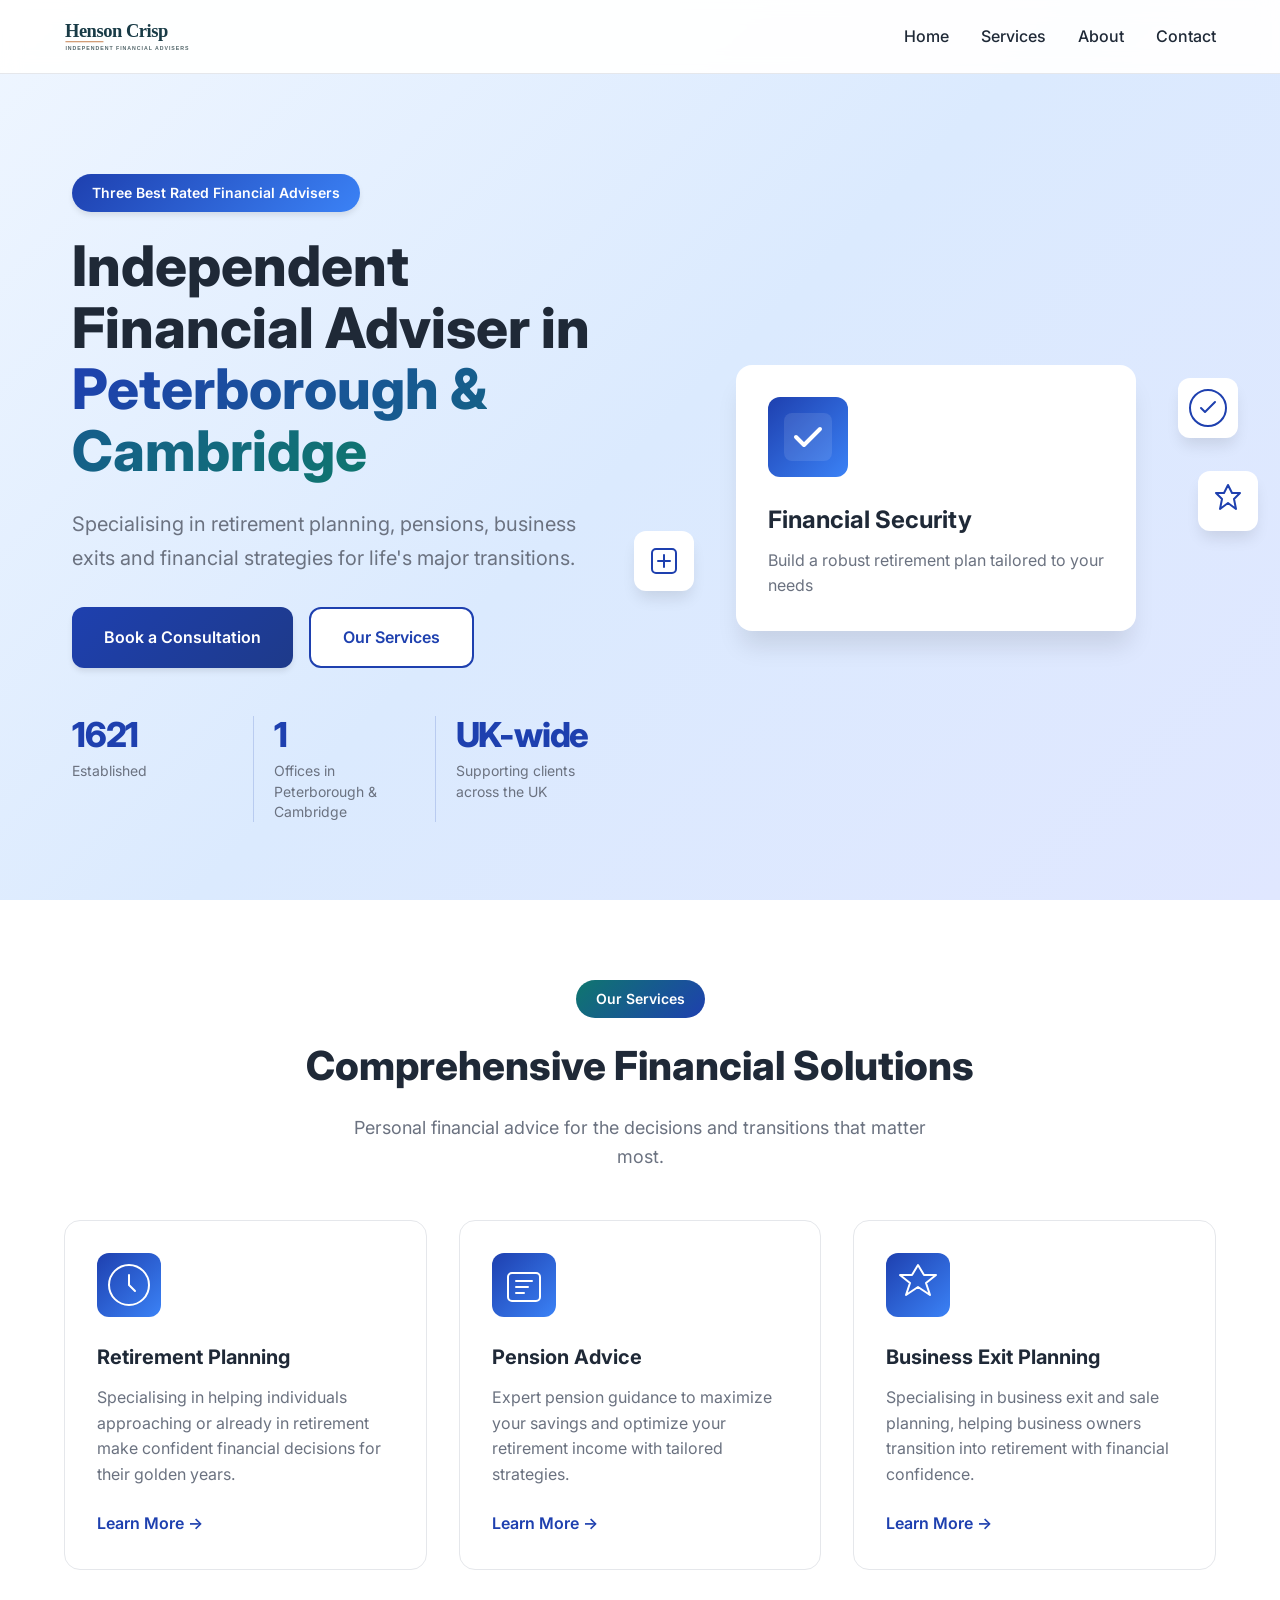
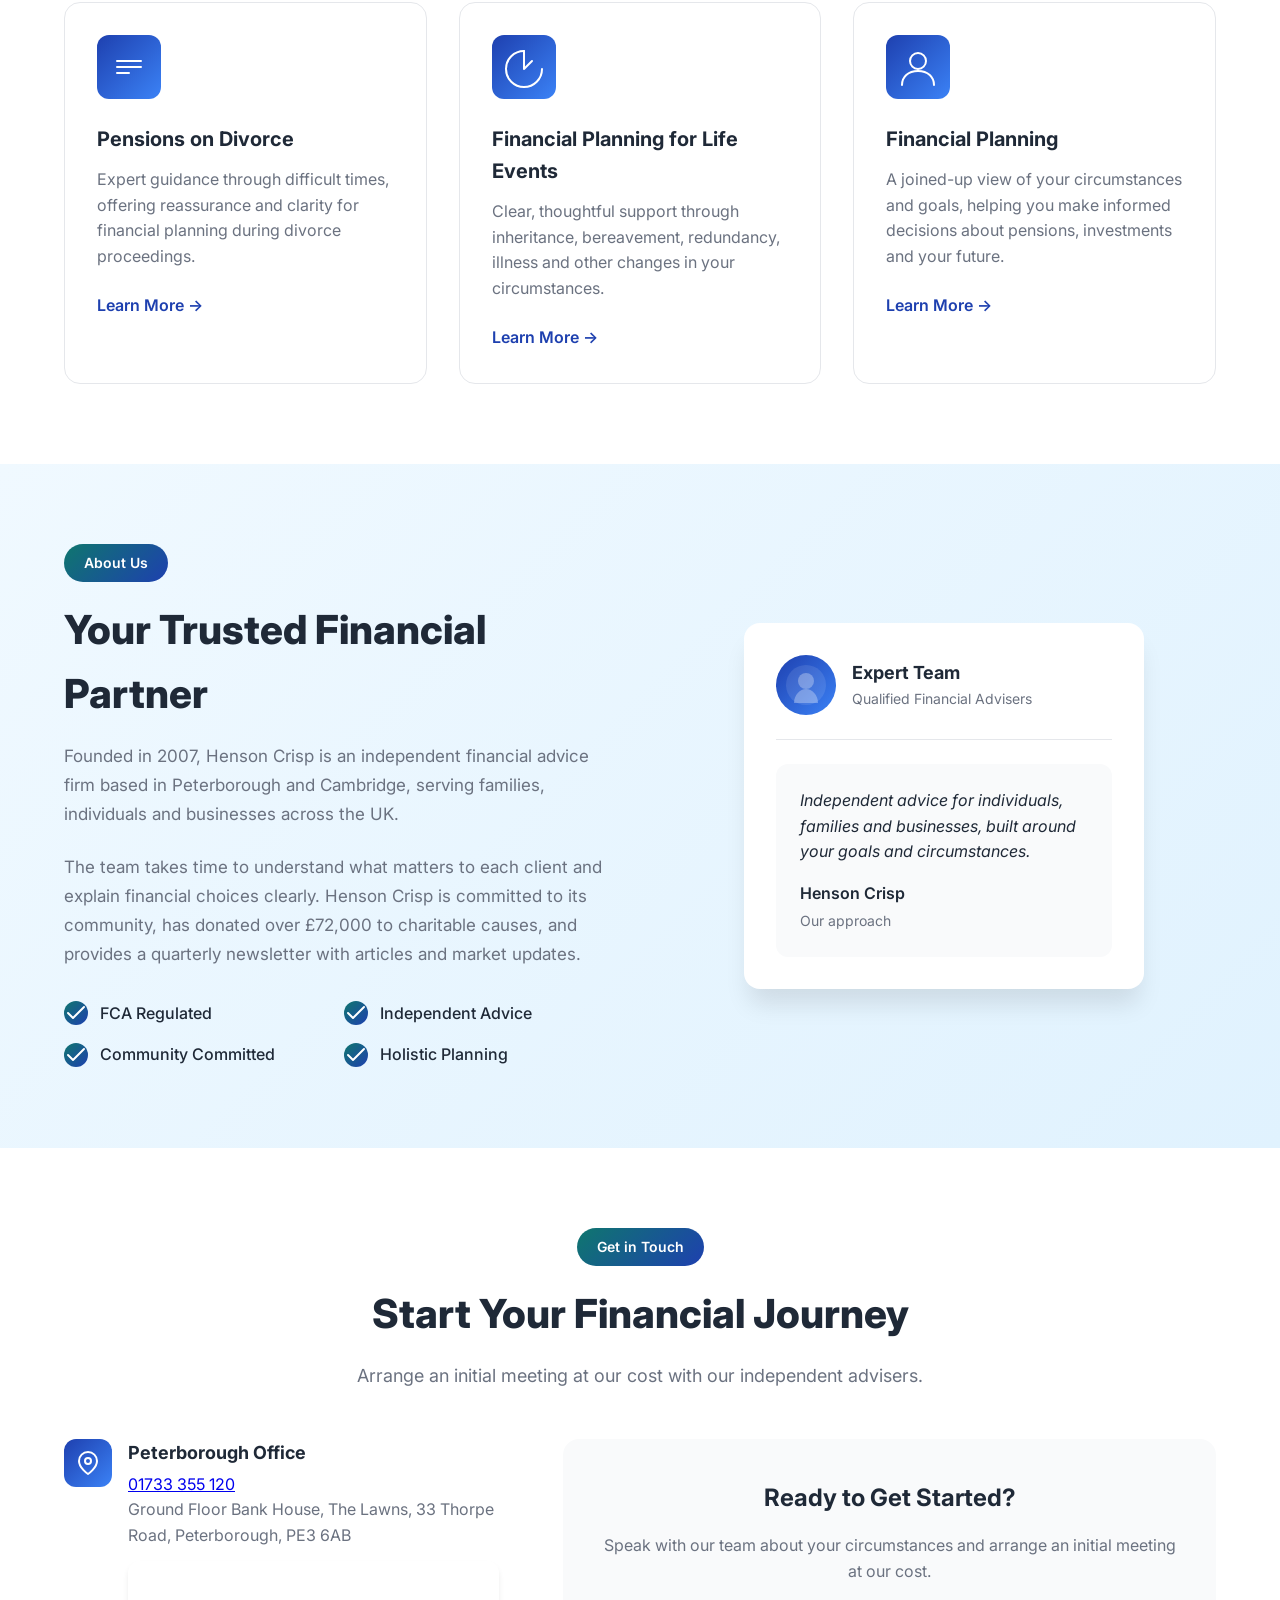
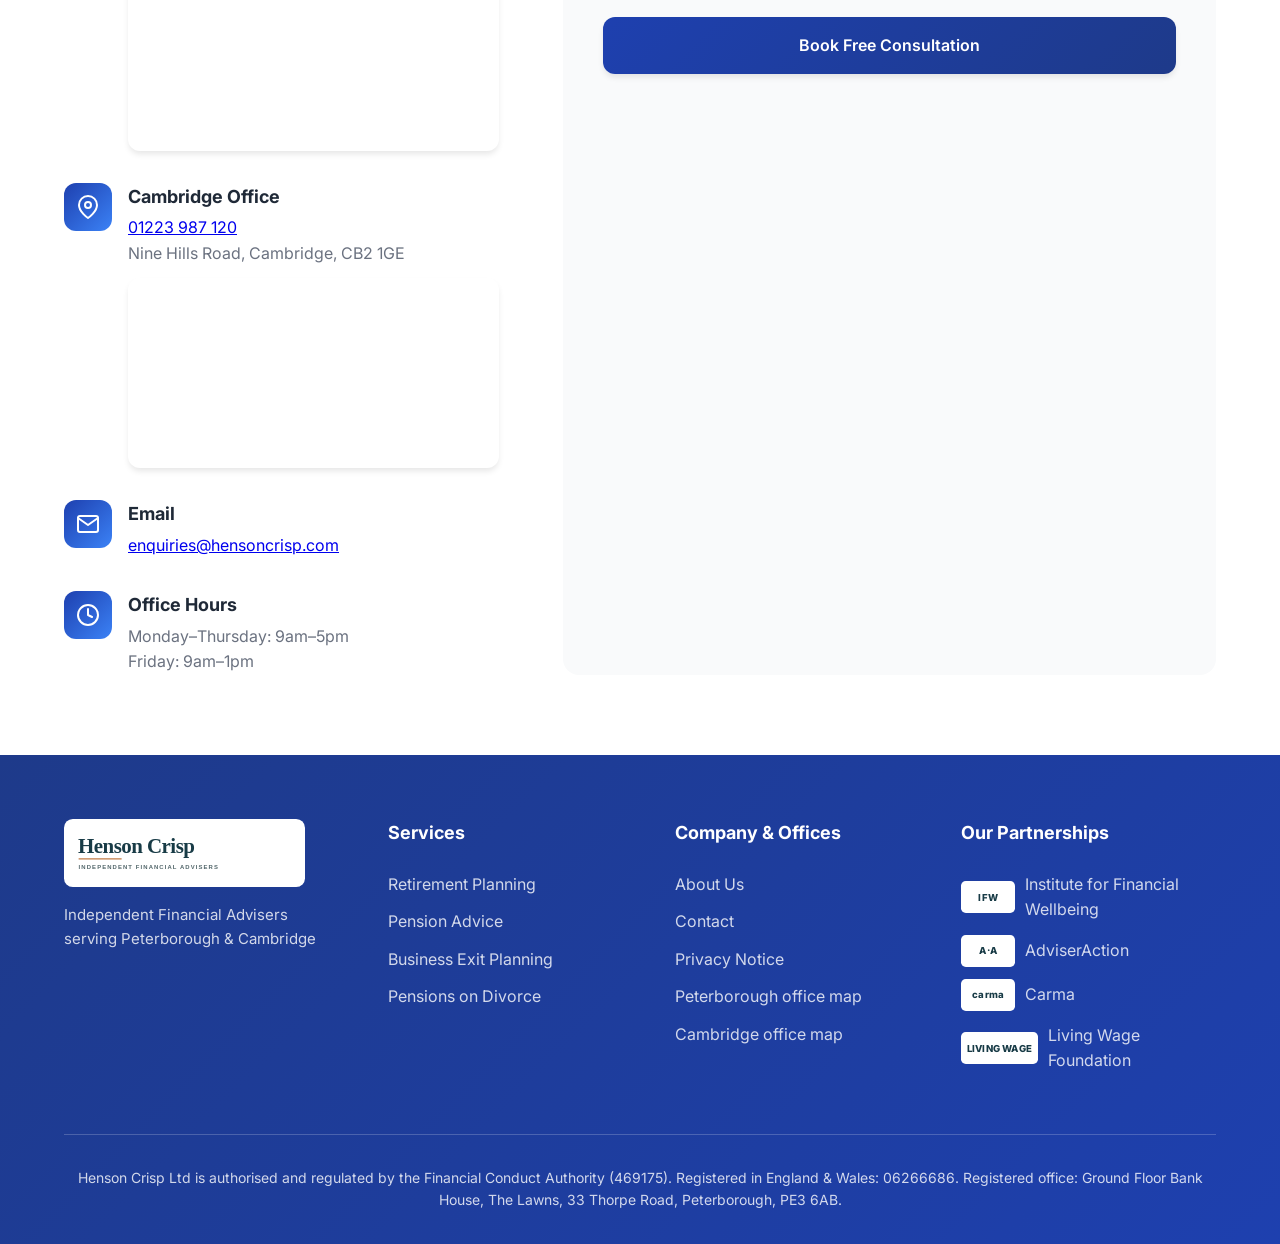
==== commit d50ec09f: "update" ====
--- a/index.html
+++ b/index.html
@@ -261,7 +261,7 @@
             </div>
             <div class="contact-content">
                 <div class="contact-info">
-                    <div class="contact-item">
+                    <div class="contact-item office-location">
                         <div class="contact-icon">
                             <svg width="24" height="24" viewBox="0 0 24 24" fill="none" stroke="currentColor" stroke-width="2">
                                 <path d="M21 10c0 7-9 13-9 13s-9-6-9-13a9 9 0 0 1 18 0z" stroke-linecap="round" stroke-linejoin="round"/>
@@ -271,9 +271,10 @@
                         <div>
                             <h4>Peterborough Office</h4>
                             <p><a href="tel:01733355120">01733 355 120</a><br>Ground Floor Bank House, The Lawns, 33 Thorpe Road, Peterborough, PE3 6AB</p>
-                        </div>
-                    </div>
-                    <div class="contact-item">
+                            <iframe class="office-map" title="Google Map showing the Peterborough office" src="https://www.google.com/maps?q=Ground%20Floor%20Bank%20House%2C%20The%20Lawns%2C%2033%20Thorpe%20Road%2C%20Peterborough%2C%20PE3%206AB&amp;output=embed" loading="lazy" referrerpolicy="no-referrer-when-downgrade" allowfullscreen></iframe>
+                        </div>
+                    </div>
+                    <div class="contact-item office-location">
                         <div class="contact-icon">
                             <svg width="24" height="24" viewBox="0 0 24 24" fill="none" stroke="currentColor" stroke-width="2">
                                 <path d="M21 10c0 7-9 13-9 13s-9-6-9-13a9 9 0 0 1 18 0z" stroke-linecap="round" stroke-linejoin="round"/>
@@ -283,6 +284,7 @@
                         <div>
                             <h4>Cambridge Office</h4>
                             <p><a href="tel:01223987120">01223 987 120</a><br>Nine Hills Road, Cambridge, CB2 1GE</p>
+                            <iframe class="office-map" title="Google Map showing the Cambridge office" src="https://www.google.com/maps?q=Nine%20Hills%20Road%2C%20Cambridge%2C%20CB2%201GE&amp;output=embed" loading="lazy" referrerpolicy="no-referrer-when-downgrade" allowfullscreen></iframe>
                         </div>
                     </div>
                     <div class="contact-item">
@@ -336,10 +338,12 @@
                         <a href="#services">Pensions on Divorce</a>
                     </div>
                     <div class="footer-link-group">
-                        <h4>Company</h4>
+                        <h4>Company &amp; Offices</h4>
                         <a href="about.html">About Us</a>
                         <a href="#contact">Contact</a>
                         <a href="https://www.hensoncrisp.com/privacy-notice/" target="_blank" rel="noopener noreferrer">Privacy Notice</a>
+                        <a href="https://www.google.com/maps/search/?api=1&amp;query=Ground%20Floor%20Bank%20House%2C%20The%20Lawns%2C%2033%20Thorpe%20Road%2C%20Peterborough%2C%20PE3%206AB" target="_blank" rel="noopener noreferrer">Peterborough office map</a>
+                        <a href="https://www.google.com/maps/search/?api=1&amp;query=Nine%20Hills%20Road%2C%20Cambridge%2C%20CB2%201GE" target="_blank" rel="noopener noreferrer">Cambridge office map</a>
                     </div>
                     <div class="footer-link-group footer-partners">
                         <h4>Our Partnerships</h4>
--- a/css/style.css
+++ b/css/style.css
@@ -615,6 +615,11 @@
     gap: 1rem;
 }
 
+.contact-item.office-location > div:last-child {
+    flex: 1;
+    min-width: 0;
+}
+
 .contact-icon {
     width: 48px;
     height: 48px;
@@ -636,6 +641,17 @@
 
 .contact-item p {
     color: var(--text-light);
+}
+
+.office-map {
+    display: block;
+    width: 100%;
+    max-width: 460px;
+    height: 190px;
+    margin-top: 0.75rem;
+    border: 0;
+    border-radius: var(--radius-lg);
+    box-shadow: var(--shadow-md);
 }
 
 .contact-cta {
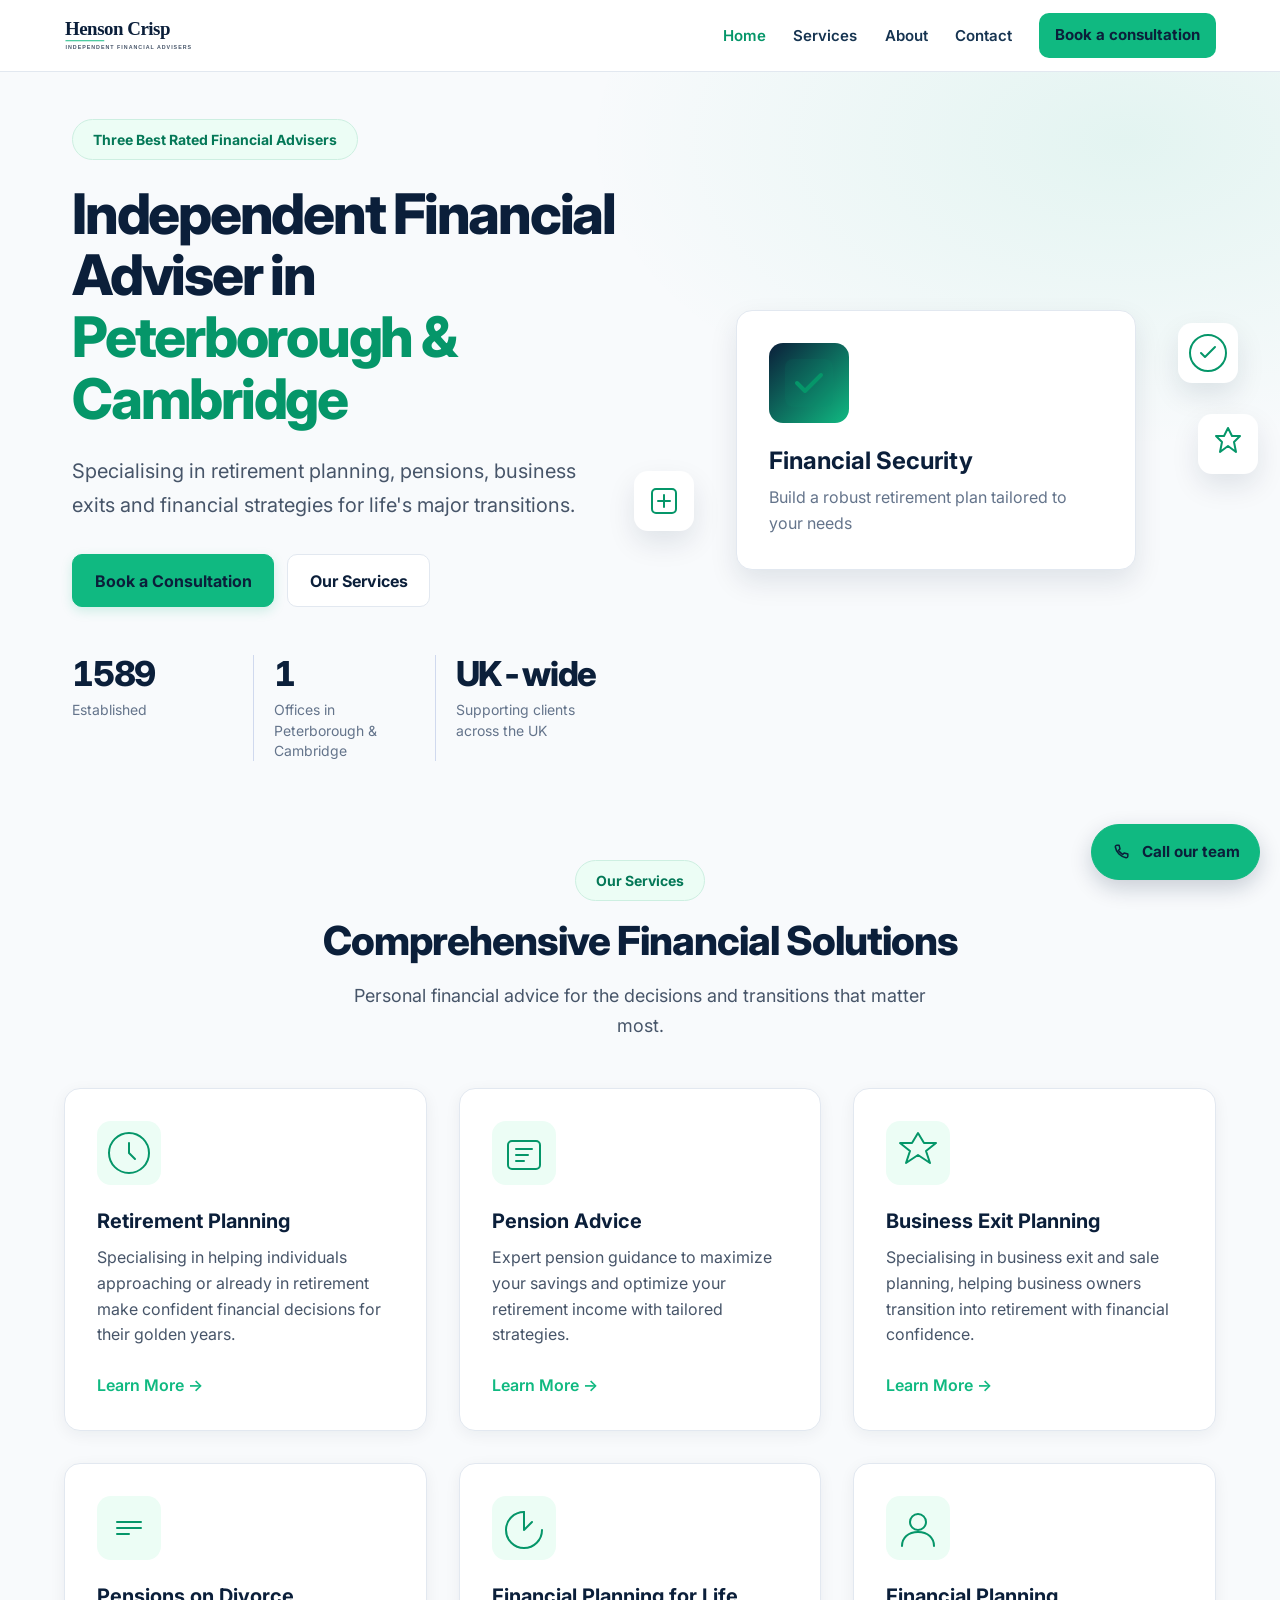
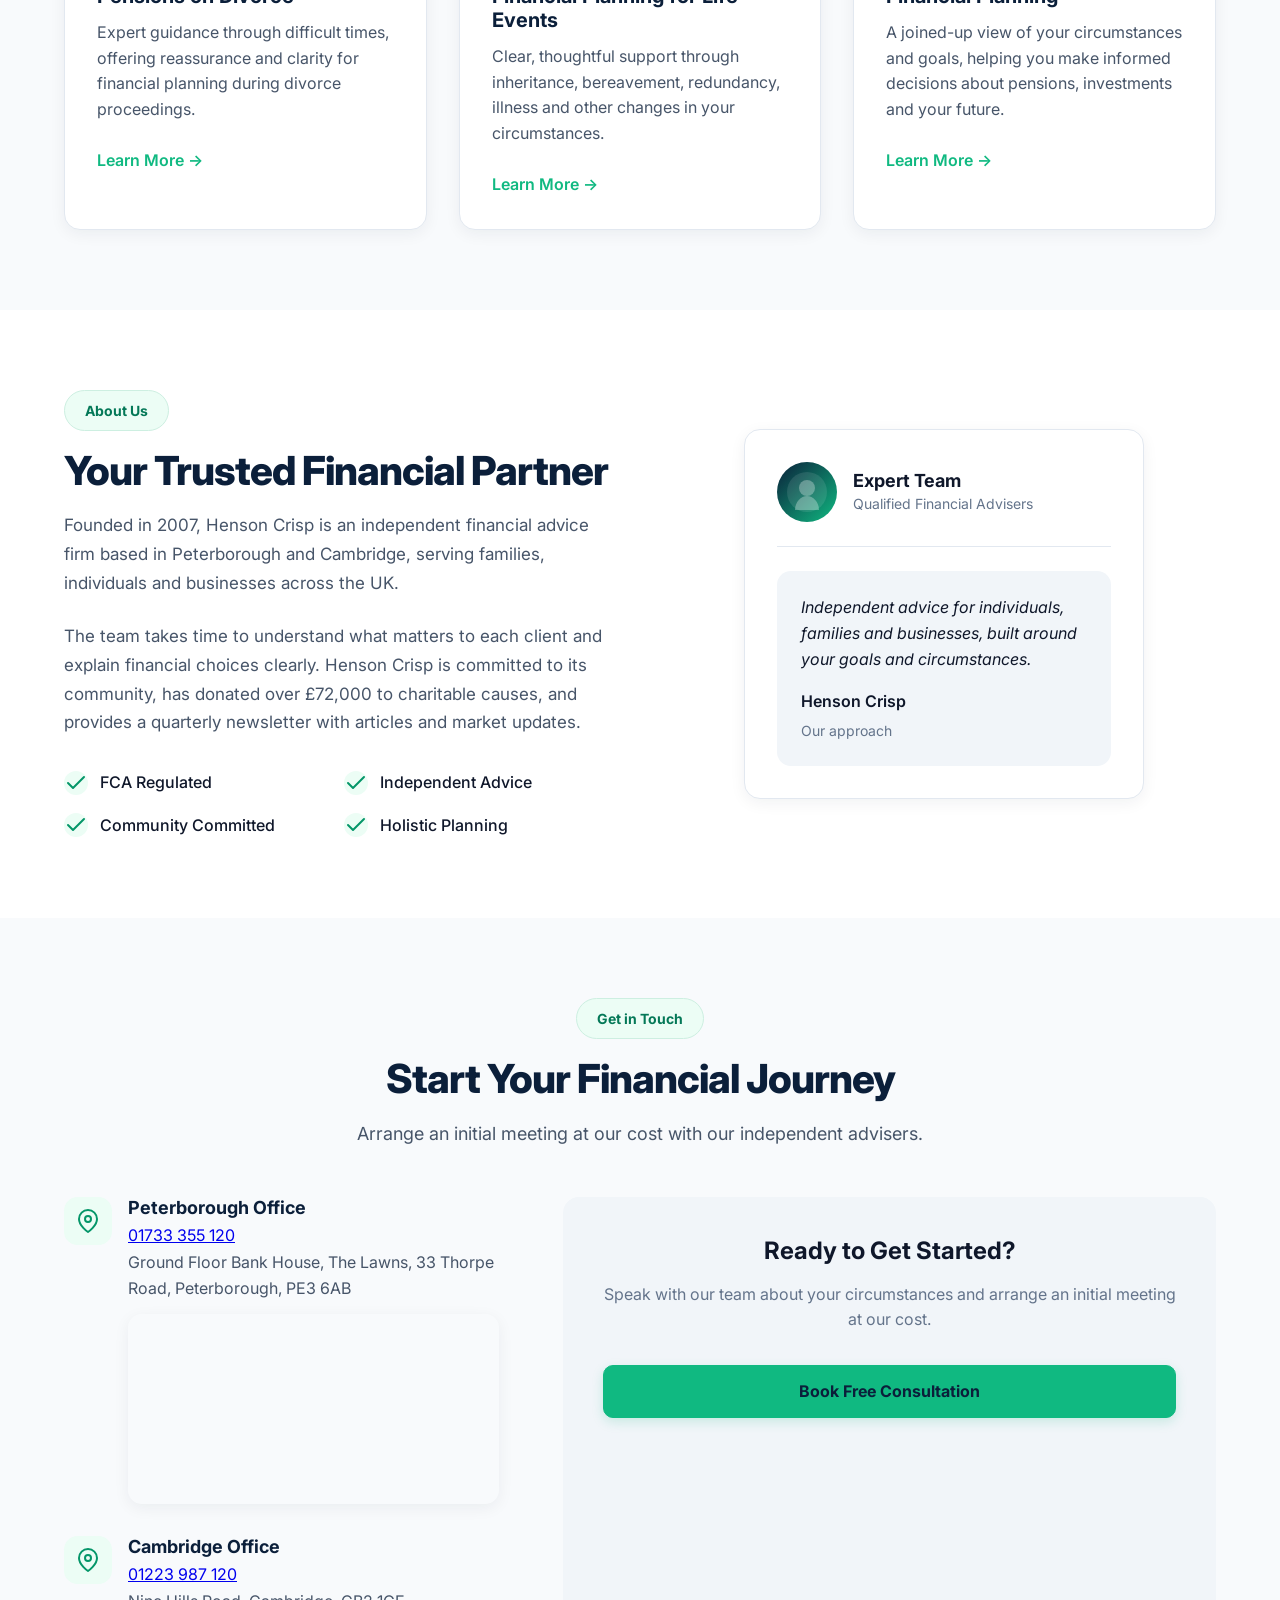
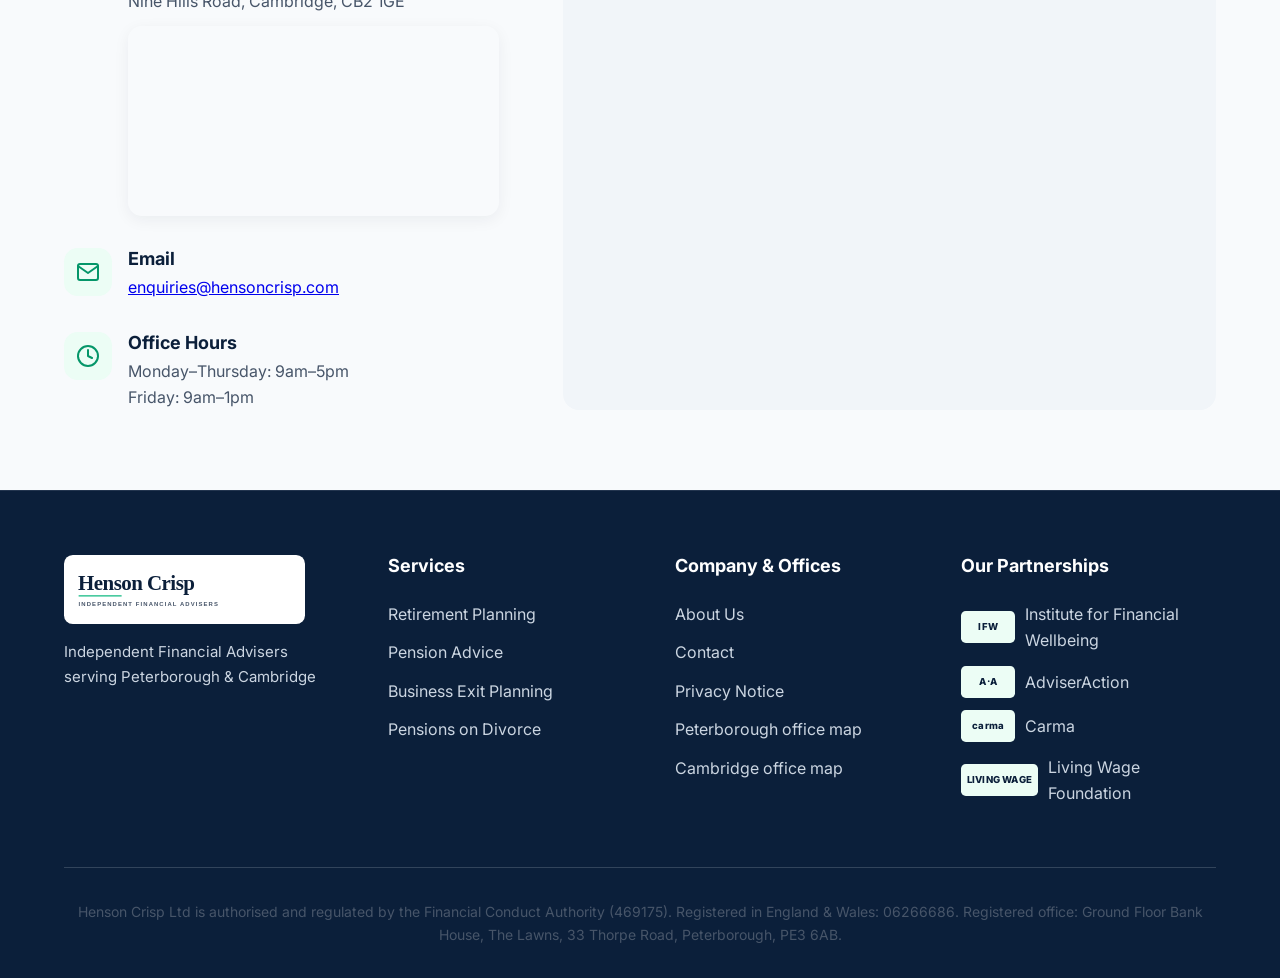
==== commit 62fee9f1: "update" ====
--- a/index.html
+++ b/index.html
@@ -5,6 +5,7 @@
     <meta name="viewport" content="width=device-width, initial-scale=1.0">
     <title>Henson Crisp | Independent Financial Advisers in Peterborough & Cambridge</title>
     <link rel="stylesheet" href="css/style.css">
+    <link rel="stylesheet" href="css/trust-wealth.css">
     <link rel="preconnect" href="https://fonts.googleapis.com">
     <link rel="preconnect" href="https://fonts.gstatic.com" crossorigin>
     <link href="https://fonts.googleapis.com/css2?family=Inter:wght@300;400;500;600;700;800&display=swap" rel="stylesheet">
@@ -15,10 +16,11 @@
         <div class="container">
             <a class="nav-brand" href="index.html" aria-label="Henson Crisp home"><img class="brand-logo" src="images/henson-crisp-logo.svg" alt="Henson Crisp — Independent Financial Advisers"></a>
             <ul class="nav-menu">
-                <li><a href="index.html">Home</a></li>
+                <li><a href="index.html" class="active" aria-current="page">Home</a></li>
                 <li><a href="services.html">Services</a></li>
                 <li><a href="about.html">About</a></li>
                 <li><a href="consultation.html">Contact</a></li>
+                <li class="nav-cta"><a href="consultation.html">Book a consultation</a></li>
             </ul>
             <button class="nav-toggle" aria-label="Toggle menu">
                 <span></span>
@@ -252,7 +254,7 @@
     </section>
 
     <!-- Contact Section -->
-    <section class="contact">
+    <section id="contact" class="contact">
         <div class="container">
             <div class="section-header">
                 <span class="section-badge">Get in Touch</span>
--- a/css/style.css
+++ b/css/style.css
@@ -6,25 +6,43 @@
 }
 
 :root {
-    --primary: #1e40af;
-    --primary-dark: #1e3a8a;
-    --primary-light: #3b82f6;
-    --secondary: #0f766e;
-    --accent: #f59e0b;
-    --text-dark: #1f2937;
-    --text-light: #6b7280;
+    --color-primary: #0B1F3A;
+    --color-primary-secondary: #163451;
+    --color-accent: #10B981;
+    --color-accent-hover: #059669;
+    --color-accent-soft: #ECFDF5;
+    --color-background: #F8FAFC;
+    --color-surface: #FFFFFF;
+    --color-surface-muted: #F1F5F9;
+    --color-text: #0F172A;
+    --color-text-secondary: #475569;
+    --color-text-muted: #64748B;
+    --color-border: #E2E8F0;
+    --color-focus: #10B981;
+    --color-success: #059669;
+    --color-warning: #D97706;
+    --color-error: #DC2626;
+    --color-information: #2563EB;
+    --primary: var(--color-primary);
+    --primary-dark: var(--color-primary-secondary);
+    --primary-light: var(--color-accent);
+    --secondary: var(--color-primary-secondary);
+    --accent: var(--color-accent);
+    --text-dark: var(--color-text);
+    --text-light: var(--color-text-muted);
     --text-white: #ffffff;
-    --bg-light: #f9fafb;
-    --bg-white: #ffffff;
-    --border: #e5e7eb;
-    --shadow-sm: 0 1px 2px 0 rgba(0, 0, 0, 0.05);
-    --shadow-md: 0 4px 6px -1px rgba(0, 0, 0, 0.1);
-    --shadow-lg: 0 10px 15px -3px rgba(0, 0, 0, 0.1);
-    --shadow-xl: 0 20px 25px -5px rgba(0, 0, 0, 0.1);
+    --bg-light: var(--color-surface-muted);
+    --bg-white: var(--color-surface);
+    --border: var(--color-border);
+    --shadow-sm: 0 1px 2px rgba(11, 31, 58, 0.04);
+    --shadow-md: 0 4px 16px rgba(11, 31, 58, 0.06);
+    --shadow-lg: 0 12px 28px rgba(11, 31, 58, 0.1);
+    --shadow-xl: 0 20px 48px rgba(11, 31, 58, 0.12);
     --radius-sm: 0.375rem;
-    --radius-md: 0.5rem;
-    --radius-lg: 0.75rem;
+    --radius-md: 0.625rem;
+    --radius-lg: 0.875rem;
     --radius-xl: 1rem;
+    --transition-ui: 180ms ease;
 }
 
 html {
@@ -819,6 +837,127 @@
     text-align: center;
     color: rgba(255, 255, 255, 0.8);
     font-size: 0.875rem;
+}
+
+/* Floating office phone menu */
+.floating-call {
+    position: fixed;
+    right: max(1.25rem, env(safe-area-inset-right));
+    bottom: max(1.25rem, env(safe-area-inset-bottom));
+    z-index: 1200;
+    display: flex;
+    flex-direction: column;
+    align-items: flex-end;
+    gap: 0.75rem;
+    font-family: inherit;
+}
+
+.floating-call-button {
+    display: inline-flex;
+    min-height: 3.5rem;
+    align-items: center;
+    justify-content: center;
+    gap: 0.65rem;
+    padding: 0.85rem 1.2rem;
+    border: 0;
+    border-radius: 999px;
+    background: var(--primary);
+    box-shadow: 0 8px 24px rgba(30, 64, 175, 0.32);
+    color: #fff;
+    cursor: pointer;
+    font: inherit;
+    font-size: 0.95rem;
+    font-weight: 700;
+    transition: transform 0.2s ease, background 0.2s ease, box-shadow 0.2s ease;
+}
+
+.floating-call-button:hover {
+    transform: translateY(-2px);
+    background: var(--primary-dark);
+    box-shadow: 0 12px 28px rgba(30, 64, 175, 0.38);
+}
+
+.floating-call-button:focus-visible,
+.floating-call-option:focus-visible {
+    outline: 3px solid #f59e0b;
+    outline-offset: 3px;
+}
+
+.floating-call-button svg {
+    width: 1.25rem;
+    height: 1.25rem;
+}
+
+.floating-call-panel {
+    width: min(21rem, calc(100vw - 2rem));
+    padding: 1.1rem;
+    border: 1px solid rgba(15, 23, 42, 0.08);
+    border-radius: 1rem;
+    background: #fff;
+    box-shadow: 0 18px 48px rgba(15, 23, 42, 0.2);
+}
+
+.floating-call-panel[hidden] {
+    display: none;
+}
+
+.floating-call-heading {
+    padding: 0.15rem 0.3rem 0.8rem;
+}
+
+.floating-call-eyebrow {
+    color: var(--text-light);
+    font-size: 0.75rem;
+    font-weight: 600;
+    letter-spacing: 0.06em;
+    text-transform: uppercase;
+}
+
+.floating-call-heading h2 {
+    margin-top: 0.2rem;
+    color: var(--text-dark);
+    font-size: 1.15rem;
+    line-height: 1.3;
+}
+
+.floating-call-option {
+    display: flex;
+    align-items: center;
+    justify-content: space-between;
+    gap: 0.8rem;
+    padding: 0.85rem 0.75rem;
+    border-top: 1px solid var(--border);
+    border-radius: 0.5rem;
+    color: var(--primary);
+    text-decoration: none;
+    transition: background 0.2s ease;
+}
+
+.floating-call-option:hover {
+    background: #f3f6ff;
+}
+
+.floating-call-city {
+    color: var(--text-dark);
+    font-weight: 650;
+}
+
+.floating-call-number {
+    white-space: nowrap;
+    font-size: 0.92rem;
+    font-weight: 700;
+}
+
+@media (max-width: 480px) {
+    .floating-call {
+        right: max(0.85rem, env(safe-area-inset-right));
+        bottom: max(0.85rem, env(safe-area-inset-bottom));
+    }
+
+    .floating-call-button {
+        min-height: 3.15rem;
+        padding: 0.75rem 1rem;
+    }
 }
 
 /* Responsive Design */
--- a/css/trust-wealth.css
+++ b/css/trust-wealth.css
@@ -0,0 +1,412 @@
+/* Shared Trust & Wealth visual system. Loaded after the page stylesheets. */
+:root {
+    --tw-navy: #0B1F3A;
+    --tw-navy-2: #163451;
+    --tw-emerald: #10B981;
+    --tw-emerald-hover: #059669;
+    --tw-emerald-soft: #ECFDF5;
+    --tw-bg: #F8FAFC;
+    --tw-surface: #FFFFFF;
+    --tw-surface-muted: #F1F5F9;
+    --tw-text: #0F172A;
+    --tw-text-secondary: #475569;
+    --tw-text-muted: #64748B;
+    --tw-border: #E2E8F0;
+    --tw-focus: #10B981;
+    --tw-success: #059669;
+    --tw-warning: #D97706;
+    --tw-error: #DC2626;
+    --tw-info: #2563EB;
+    --tw-card-radius: 16px;
+    --tw-button-radius: 10px;
+    --tw-card-shadow: 0 4px 16px rgba(11, 31, 58, 0.06);
+    --tw-card-shadow-hover: 0 12px 28px rgba(11, 31, 58, 0.1);
+    --tw-transition: 180ms ease;
+}
+
+html { scroll-behavior: smooth; }
+
+body {
+    background: var(--tw-bg);
+    color: var(--tw-text);
+    font-family: Inter, -apple-system, BlinkMacSystemFont, "Segoe UI", sans-serif;
+    line-height: 1.65;
+}
+
+h1, h2, h3, h4, h5, h6 { color: var(--tw-navy); line-height: 1.2; }
+p { color: var(--tw-text-secondary); }
+
+a { transition: color var(--tw-transition), background-color var(--tw-transition), border-color var(--tw-transition); }
+a:focus-visible, button:focus-visible, input:focus-visible, select:focus-visible, textarea:focus-visible {
+    outline: 3px solid var(--tw-focus);
+    outline-offset: 3px;
+}
+
+/* Header and primary navigation */
+.navbar {
+    padding: 0.8rem 0;
+    background: rgba(255, 255, 255, 0.97);
+    border-bottom-color: var(--tw-border);
+    box-shadow: 0 2px 10px rgba(11, 31, 58, 0.035);
+}
+
+.brand-logo { width: 194px; }
+.nav-menu { align-items: center; gap: 1.7rem; }
+.nav-menu a {
+    color: var(--tw-navy-2);
+    font-size: 0.94rem;
+    font-weight: 600;
+}
+.nav-menu a:hover, .nav-menu a.active { color: var(--tw-emerald-hover); }
+.nav-menu .nav-cta a {
+    display: inline-flex;
+    align-items: center;
+    justify-content: center;
+    min-height: 2.7rem;
+    padding: 0.65rem 1rem;
+    border-radius: var(--tw-button-radius);
+    background: var(--tw-emerald);
+    color: var(--tw-navy);
+    font-weight: 700;
+}
+.nav-menu .nav-cta a:hover { background: var(--tw-emerald-hover); color: #fff; }
+.nav-toggle span { background: var(--tw-navy); }
+
+/* Homepage hero: light, focused, and compact */
+.hero {
+    min-height: min(88vh, 780px);
+    padding-top: 6.25rem;
+    background: transparent;
+}
+.hero-bg {
+    z-index: 0;
+    background: radial-gradient(ellipse at 88% 18%, rgba(16, 185, 129, 0.09), transparent 34%), var(--tw-bg);
+}
+.hero .container { position: relative; z-index: 1; }
+.hero-badge, .section-badge {
+    border: 1px solid #CDEFE1;
+    border-radius: 999px;
+    background: var(--tw-emerald-soft);
+    box-shadow: none;
+    color: #047857;
+    font-weight: 700;
+}
+.hero-title { color: var(--tw-navy); letter-spacing: -0.04em; }
+.hero-title .highlight {
+    background: none;
+    color: var(--tw-emerald-hover);
+    -webkit-text-fill-color: currentColor;
+}
+.hero-subtitle { color: var(--tw-text-secondary); max-width: 42rem; }
+.hero-cta { gap: 0.8rem; }
+.hero-stats { margin-top: 1.25rem; }
+.stat-number { font-variant-numeric: tabular-nums; }
+.hero-card {
+    border: 1px solid var(--tw-border);
+    border-radius: var(--tw-card-radius);
+    box-shadow: var(--tw-card-shadow-hover);
+}
+.card-icon { color: var(--tw-emerald-hover); }
+.card-content h3 { color: var(--tw-navy); }
+.card-content p { color: var(--tw-text-muted); }
+.floating-icon { color: var(--tw-emerald-hover); }
+.feature-icon, .value-icon {
+    background: var(--tw-emerald-soft);
+    color: var(--tw-emerald-hover);
+}
+
+/* Reusable buttons and links */
+.btn {
+    min-height: 3rem;
+    padding: 0.78rem 1.35rem;
+    border-radius: var(--tw-button-radius);
+    font-weight: 700;
+    transition: transform var(--tw-transition), background-color var(--tw-transition), box-shadow var(--tw-transition), color var(--tw-transition);
+}
+.btn-primary, .about-hero .btn-primary, .cta-buttons .btn-primary {
+    border: 1px solid var(--tw-emerald);
+    background: var(--tw-emerald);
+    box-shadow: 0 4px 12px rgba(16, 185, 129, 0.18);
+    color: var(--tw-navy);
+}
+.btn-primary:hover, .about-hero .btn-primary:hover, .cta-buttons .btn-primary:hover {
+    transform: translateY(-1px);
+    border-color: var(--tw-emerald-hover);
+    background: var(--tw-emerald-hover);
+    box-shadow: 0 7px 18px rgba(5, 150, 105, 0.22);
+    color: #fff;
+}
+.btn-secondary, .about-hero .btn-secondary, .cta-buttons .btn-secondary {
+    border: 1px solid var(--tw-border);
+    background: #fff;
+    color: var(--tw-navy);
+}
+.btn-secondary:hover, .about-hero .btn-secondary:hover, .cta-buttons .btn-secondary:hover {
+    border-color: var(--tw-emerald);
+    background: var(--tw-emerald-soft);
+    color: var(--tw-navy);
+}
+
+/* Shared section rhythm, content cards, and service cards */
+.services, .services-detail, .our-story, .timeline-section, .contact, .consultation-section {
+    background: var(--tw-bg);
+}
+.about, .community-section { background: #fff; }
+.section-header { margin-bottom: 3rem; }
+.section-title, .story-text .section-title, .community-text .section-title {
+    color: var(--tw-navy);
+    letter-spacing: -0.025em;
+}
+.section-subtitle, .about-description, .story-description, .community-description { color: var(--tw-text-secondary); }
+.service-card, .services-detail .service-card, .about-card, .value-card, .timeline-content,
+.community-card, .stat-item, .team-card, .partnership-card, .info-card, .form-card {
+    border: 1px solid var(--tw-border);
+    border-radius: var(--tw-card-radius);
+    background: var(--tw-surface);
+    box-shadow: var(--tw-card-shadow);
+}
+.service-card, .services-detail .service-card, .value-card, .timeline-content, .community-card, .team-card, .partnership-card {
+    transition: transform var(--tw-transition), box-shadow var(--tw-transition), border-color var(--tw-transition);
+}
+.service-card:hover, .services-detail .service-card:hover, .value-card:hover, .timeline-content:hover,
+.community-card:hover, .team-card:hover, .partnership-card:hover {
+    transform: translateY(-3px);
+    border-color: #C7D4E0;
+    box-shadow: var(--tw-card-shadow-hover);
+}
+.service-card::before, .services-detail .service-card::before { display: none; }
+.service-card.featured, .services-detail .service-card.featured { border-color: #B7EBD5; }
+.service-card h3, .services-detail .service-card h3, .value-card h3, .timeline-content h3,
+.community-card h3, .team-card h3 { color: var(--tw-navy); }
+.service-card p, .services-detail .service-card p, .value-card p, .timeline-content p,
+.community-card p, .team-card p { color: var(--tw-text-secondary); }
+.service-icon, .services-detail .service-icon, .stat-icon, .contact-icon {
+    background: var(--tw-emerald-soft);
+    color: var(--tw-emerald-hover);
+}
+.service-link, .footer-link-group a:hover { color: var(--tw-emerald); }
+.service-link:hover { color: var(--tw-emerald-hover); }
+.service-features li { color: var(--tw-text-secondary); }
+.service-features li::before { background: var(--tw-emerald-soft); color: var(--tw-emerald-hover); }
+.service-badge { background: var(--tw-emerald-soft); color: #047857; }
+
+/* Services landing hero */
+.services-hero {
+    min-height: 26rem;
+    padding: 7rem 0 4rem;
+    background: var(--tw-navy);
+}
+.services-hero .hero-bg {
+    background: radial-gradient(ellipse at 80% 20%, rgba(16, 185, 129, 0.16), transparent 38%), var(--tw-navy);
+}
+.services-hero .hero-badge, .consultation-hero .hero-badge {
+    border: 1px solid rgba(255,255,255,0.18);
+    background: rgba(255,255,255,0.08);
+    color: #D1FAE5;
+}
+.services-hero .hero-title { color: #fff; font-size: clamp(2.5rem, 5vw, 3.8rem); }
+.services-hero .hero-title .highlight {
+    background: none;
+    color: #6EE7B7;
+    -webkit-text-fill-color: currentColor;
+}
+.services-hero .hero-subtitle { color: #CBD5E1; font-size: 1.15rem; }
+.services-detail { padding: 4.5rem 0; }
+.services-detail .services-grid { max-width: 1160px; gap: 1.25rem; grid-template-columns: repeat(auto-fit, minmax(min(100%, 310px), 1fr)); }
+.services-detail .service-card { padding: 1.75rem; border-width: 1px; }
+.services-detail .service-card h3 { font-size: 1.35rem; }
+
+/* About page: restrained navy hero and soft section surfaces */
+.about-hero {
+    min-height: 78vh;
+    background: var(--tw-navy);
+}
+.hero-overlay {
+    background: radial-gradient(ellipse at 82% 24%, rgba(16,185,129,0.14), transparent 38%);
+}
+.hero-particles { display: none; }
+.about-hero .hero-badge {
+    border: 1px solid rgba(255,255,255,0.2);
+    background: rgba(255,255,255,0.08);
+    color: #D1FAE5;
+}
+.about-hero .hero-title { font-size: clamp(2.5rem, 5vw, 4rem); letter-spacing: -0.04em; }
+.about-hero .hero-title .highlight {
+    background: none;
+    color: #6EE7B7;
+    -webkit-text-fill-color: currentColor;
+}
+.about-hero .hero-subtitle { color: #CBD5E1; }
+.hero-scroll-indicator { display: none; }
+.stats-banner { margin-top: 0; padding: 2rem 0; background: var(--tw-surface-muted); box-shadow: none; }
+.stats-grid { gap: 1rem; }
+.stat-item { padding: 1.5rem; }
+.stat-number { color: var(--tw-navy); }
+.our-story, .values-section, .timeline-section, .community-section, .partnerships-section { padding-top: 4.5rem; padding-bottom: 4.5rem; }
+.values-section { background: var(--tw-surface-muted); }
+.partnerships-section { background: #fff; }
+.story-text .section-badge, .community-text .section-badge {
+    border: 1px solid #CDEFE1;
+    background: var(--tw-emerald-soft);
+    color: #047857;
+}
+.floating-badge { background: var(--tw-navy); color: #fff; box-shadow: var(--tw-card-shadow); }
+.highlight-icon, .value-icon-wrapper { background: var(--tw-emerald-soft); color: var(--tw-emerald-hover); }
+.value-card::before { background: var(--tw-emerald); }
+.timeline-section { background: var(--tw-bg); }
+.timeline::before { background: var(--tw-border); }
+.timeline-marker { background: var(--tw-emerald); box-shadow: 0 0 0 4px var(--tw-emerald-soft); }
+.timeline-year {
+    border: 1px solid #A7F3D0;
+    background: var(--tw-emerald-soft);
+    color: var(--tw-navy);
+}
+.community-section { background: var(--tw-surface-muted); }
+.community-stat-number { color: var(--tw-navy); }
+.community-stat-label { color: var(--tw-text-muted); }
+.community-card { padding: 1.75rem; }
+.community-icon { color: var(--tw-emerald-hover); }
+.partnership-mark { background: var(--tw-emerald-soft); color: var(--tw-navy); }
+
+/* Contact and consultation pages */
+.consultation-hero {
+    min-height: 25rem;
+    padding: 7rem 0 4rem;
+    background: var(--tw-navy);
+}
+.consultation-hero .hero-bg {
+    background: radial-gradient(ellipse at 80% 20%, rgba(16, 185, 129, 0.16), transparent 38%), var(--tw-navy);
+}
+.consultation-hero .hero-title { color: #fff; font-size: clamp(2.4rem, 5vw, 3.8rem); }
+.consultation-hero .hero-title .highlight {
+    background: none;
+    color: #6EE7B7;
+    -webkit-text-fill-color: currentColor;
+}
+.consultation-hero .hero-subtitle { color: #CBD5E1; font-size: 1.15rem; }
+.consultation-section { padding: 4.5rem 0; }
+.consultation-layout { gap: 2.5rem; }
+.consultation-info h2, .form-card h3, .info-card h3 { color: var(--tw-navy); }
+.consultation-intro, .contact-item p { color: var(--tw-text-secondary); }
+.contact-item .contact-icon { border-radius: 0.85rem; }
+.contact-item .contact-icon { background: var(--tw-emerald-soft); color: var(--tw-emerald-hover); }
+.contact-item h4 { color: var(--tw-navy); }
+.info-card, .form-card { box-shadow: var(--tw-card-shadow); }
+.form-card { padding: 2.25rem; }
+.form-group label { color: var(--tw-text); }
+.form-group input, .form-group select, .form-group textarea {
+    min-height: 3rem;
+    border: 1px solid var(--tw-border);
+    border-radius: 0.625rem;
+    background: #fff;
+    color: var(--tw-text);
+}
+.form-group input:focus, .form-group select:focus, .form-group textarea:focus {
+    border-color: var(--tw-emerald);
+    box-shadow: 0 0 0 3px rgba(16,185,129,0.16);
+}
+.checkbox-label {
+    align-items: center;
+    gap: 0.7rem;
+    color: var(--tw-text-secondary);
+    line-height: 1.45;
+}
+.checkbox-label input[type="checkbox"] {
+    flex: 0 0 1.15rem;
+    width: 1.15rem;
+    min-width: 1.15rem;
+    height: 1.15rem;
+    min-height: 1.15rem;
+    margin: 0;
+    padding: 0;
+    border: 1px solid var(--tw-border);
+    border-radius: 0.25rem;
+    accent-color: var(--tw-emerald-hover);
+    cursor: pointer;
+}
+.check-icon { background: var(--tw-emerald); color: var(--tw-navy); }
+.form-note { color: var(--tw-text-muted); }
+
+/* Shared dark call-to-action and footer */
+.cta-section {
+    background: var(--tw-navy);
+}
+.cta-title, .cta-section .cta-title { color: #fff; }
+.cta-subtitle, .cta-section .cta-subtitle { color: #CBD5E1; }
+.footer {
+    background: var(--tw-navy);
+    border-top: 1px solid rgba(203,213,225,0.12);
+}
+.footer-link-group h4 { color: #fff; }
+.footer-link-group a, .footer-brand p, .footer-bottom { color: #CBD5E1; }
+.footer-link-group a:hover { color: #6EE7B7; }
+.footer-bottom { border-top-color: rgba(203,213,225,0.2); }
+.partner-wordmark { background: var(--tw-emerald-soft); color: var(--tw-navy); }
+
+/* Floating office contact control */
+.floating-call-button {
+    border: 1px solid var(--tw-emerald);
+    background: var(--tw-emerald);
+    box-shadow: 0 8px 22px rgba(11,31,58,0.2);
+    color: var(--tw-navy);
+}
+.floating-call-button:hover { background: var(--tw-emerald-hover); color: #fff; }
+.floating-call-option { color: var(--tw-emerald-hover); }
+.floating-call-option:hover { background: var(--tw-emerald-soft); }
+
+@media (max-width: 768px) {
+    .navbar { padding: 0.65rem 0; }
+    .brand-logo { width: 168px; }
+    .nav-menu { gap: 0; }
+    .nav-menu .nav-cta a { width: 100%; }
+    .hero { min-height: auto; padding-top: 7rem; padding-bottom: 4rem; }
+    .hero .container { gap: 2.5rem; }
+    .hero-title { font-size: clamp(2.15rem, 8vw, 3rem); }
+    .hero-subtitle { font-size: 1.05rem; }
+    .services-hero, .consultation-hero { min-height: auto; padding: 7rem 0 4rem; }
+    .about-hero { min-height: 70vh; }
+    .about-hero .hero-title { font-size: clamp(2.25rem, 8vw, 3.2rem); }
+    .section-header { margin-bottom: 2.25rem; }
+    .services, .services-detail, .our-story, .timeline-section, .contact, .consultation-section { padding-top: 3.5rem; padding-bottom: 3.5rem; }
+    .consultation-layout { grid-template-columns: 1fr; gap: 2rem; }
+    .consultation-form-wrapper { position: static; }
+    .footer-links { grid-template-columns: repeat(2, minmax(0, 1fr)); gap: 1.5rem; }
+}
+
+@media (max-width: 860px) {
+    .navbar .container { position: relative; }
+    .nav-toggle { display: flex; }
+    .nav-menu {
+        display: none;
+        position: absolute;
+        top: calc(100% + 0.8rem);
+        left: 0;
+        right: 0;
+        flex-direction: column;
+        align-items: stretch;
+        gap: 0;
+        padding: 0.65rem;
+        border: 1px solid var(--tw-border);
+        border-radius: 0.9rem;
+        background: #fff;
+        box-shadow: var(--tw-card-shadow-hover);
+    }
+    .nav-menu.active { display: flex; }
+    .nav-menu li { padding: 0.65rem 0.75rem; }
+}
+
+@media (max-width: 480px) {
+    .footer-links { grid-template-columns: 1fr; }
+    .form-card { padding: 1.4rem; }
+    .about-hero { min-height: 75vh; }
+    .hero-cta .btn, .about-hero .hero-cta .btn { width: 100%; }
+}
+
+@media (prefers-reduced-motion: reduce) {
+    *, *::before, *::after {
+        scroll-behavior: auto !important;
+        animation-duration: 0.01ms !important;
+        animation-iteration-count: 1 !important;
+        transition-duration: 0.01ms !important;
+    }
+}
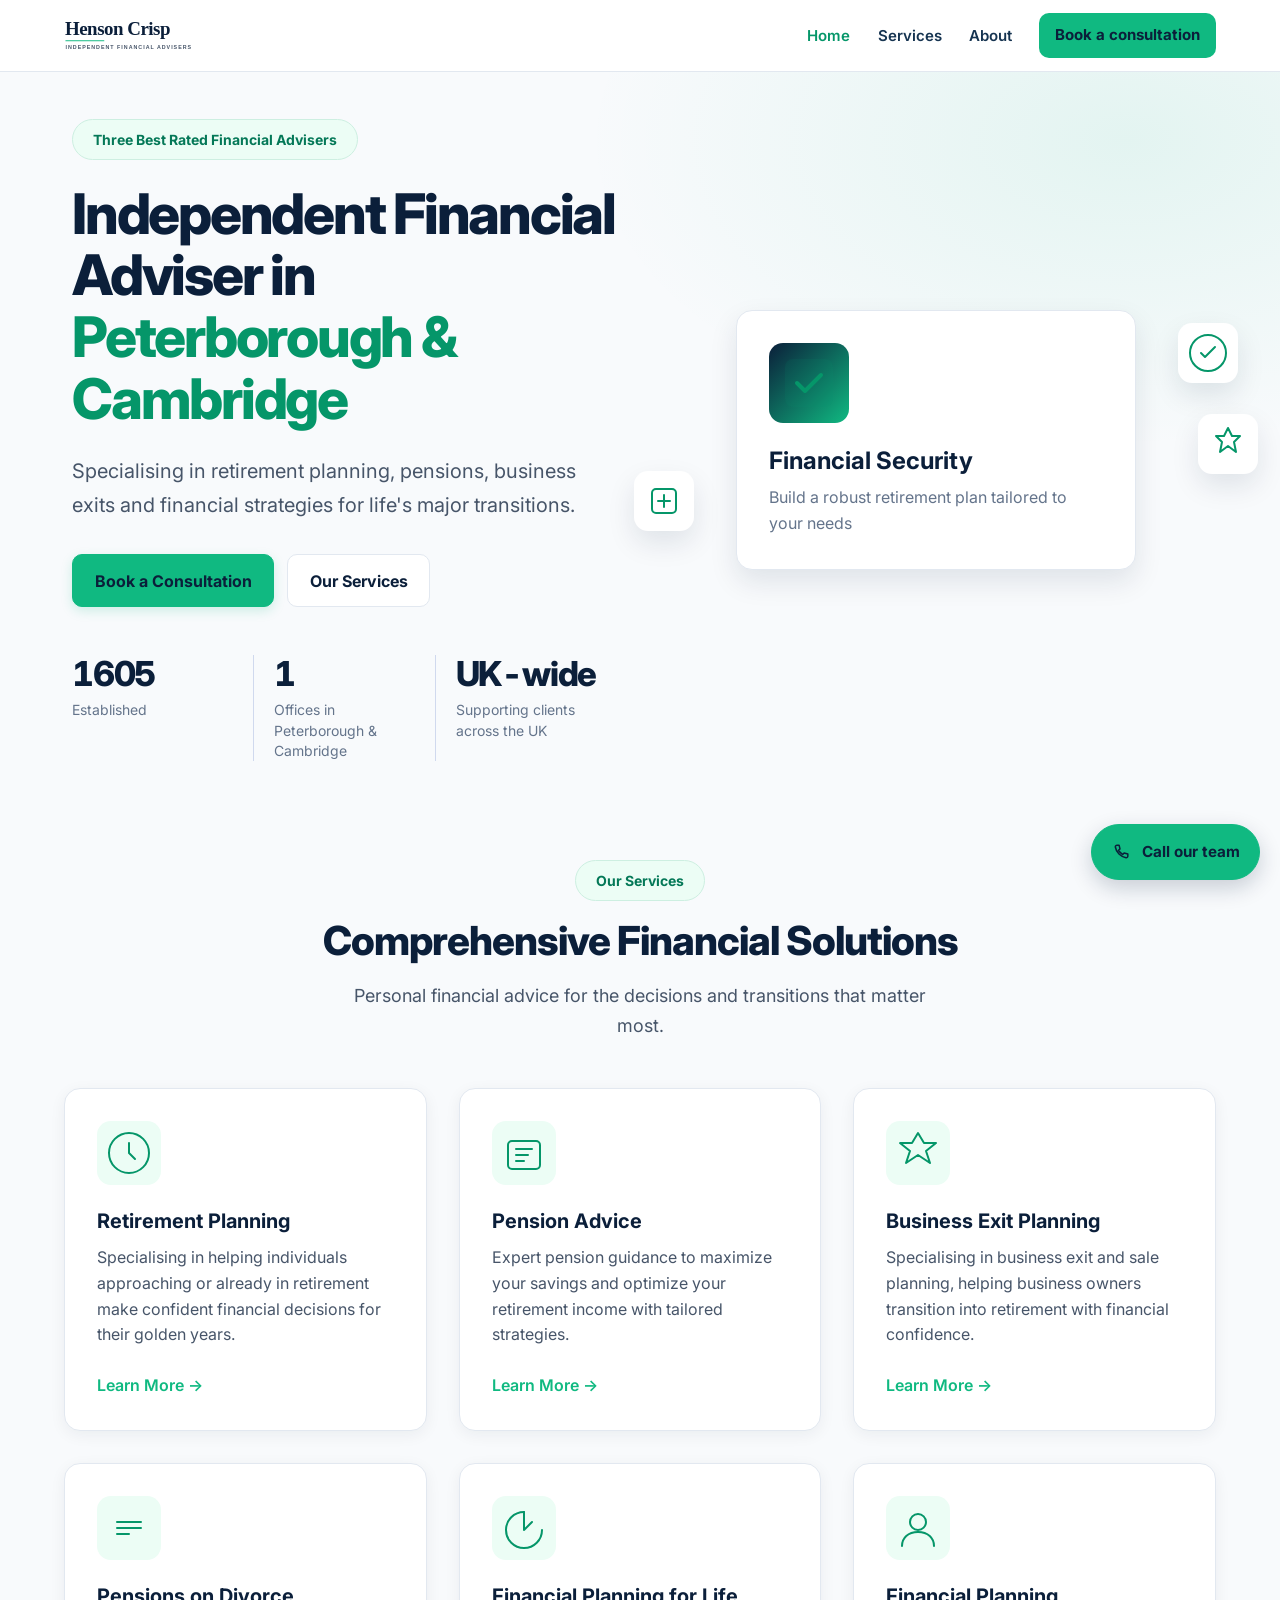
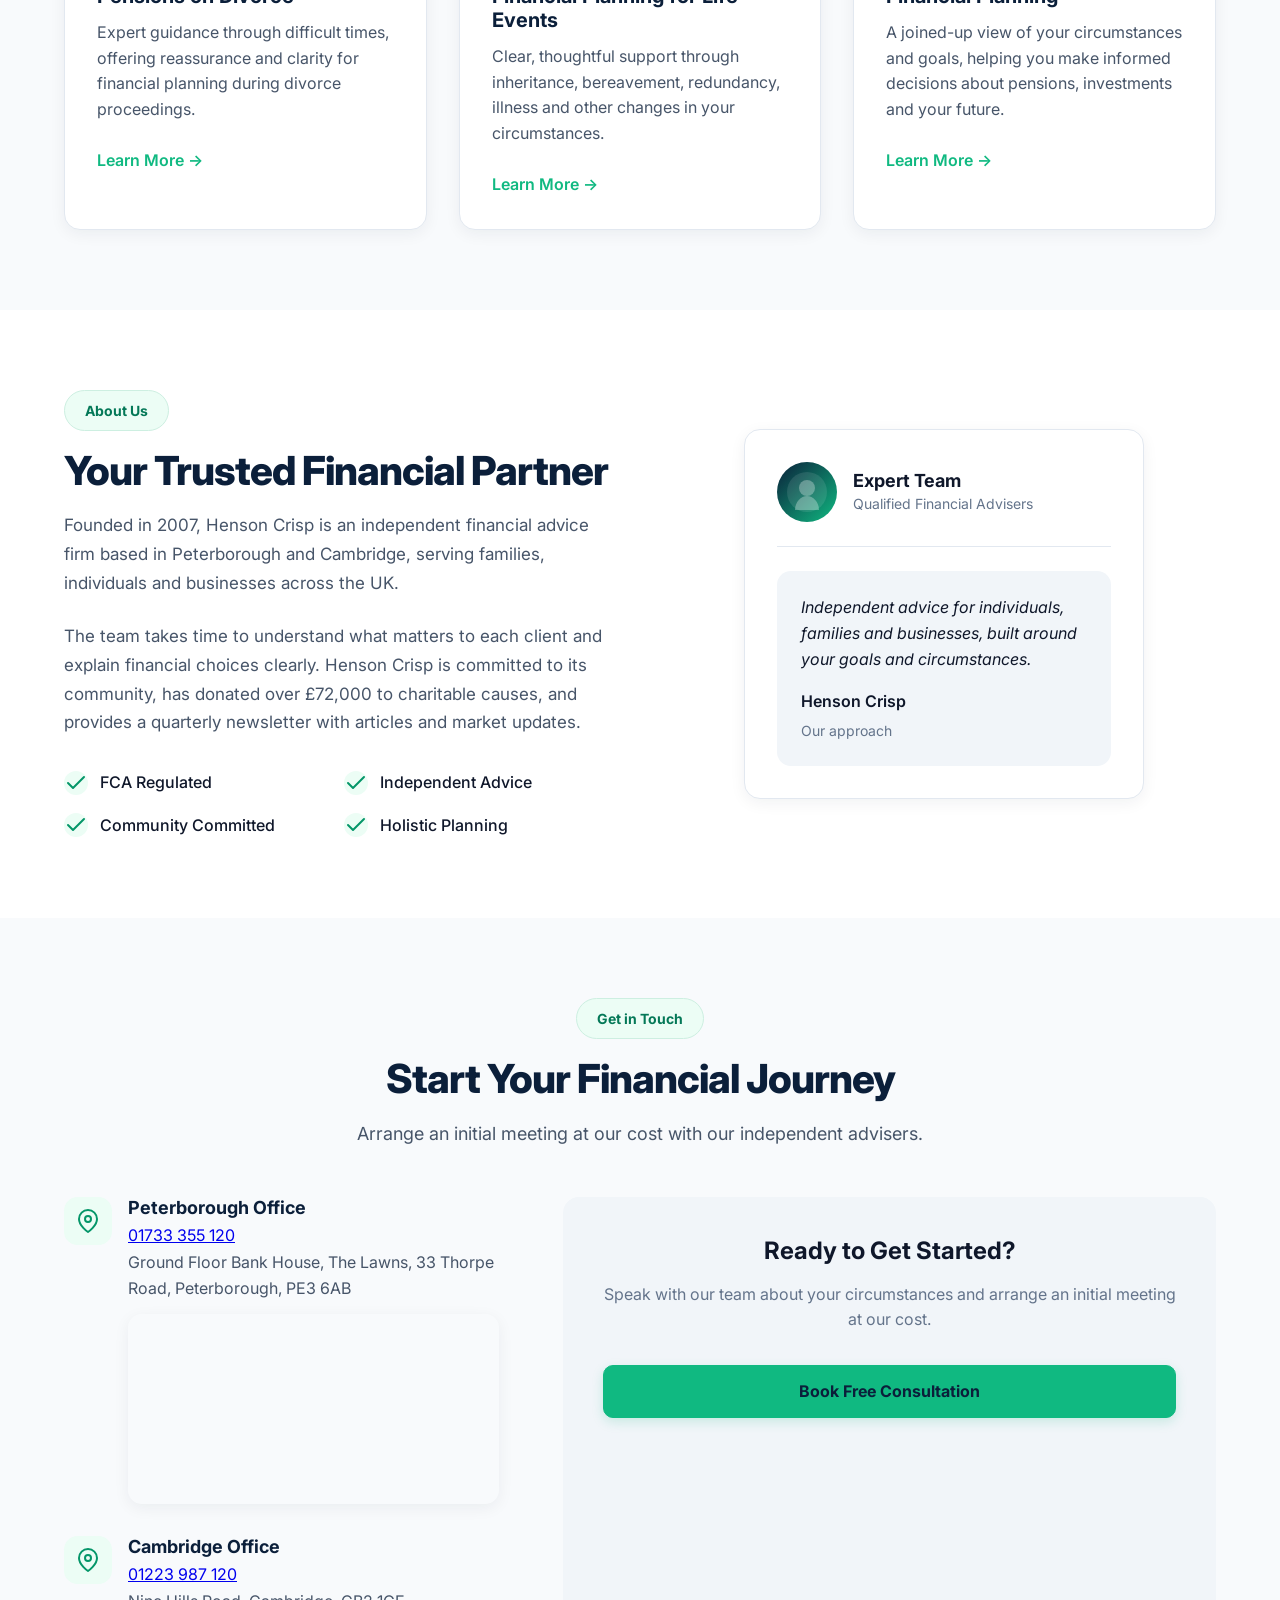
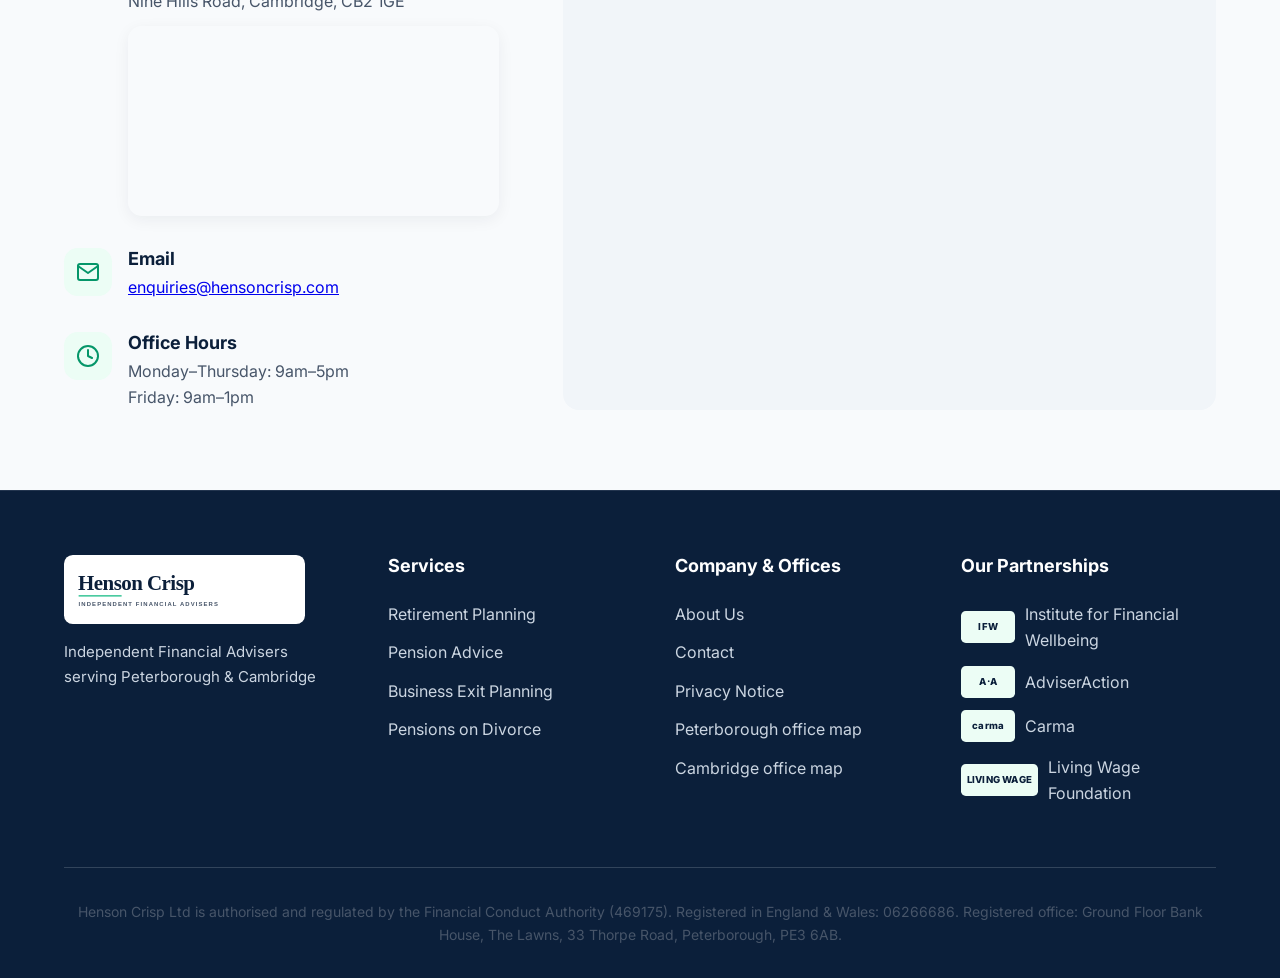
==== commit 41c6373c: "update" ====
--- a/index.html
+++ b/index.html
@@ -19,7 +19,6 @@
                 <li><a href="index.html" class="active" aria-current="page">Home</a></li>
                 <li><a href="services.html">Services</a></li>
                 <li><a href="about.html">About</a></li>
-                <li><a href="consultation.html">Contact</a></li>
                 <li class="nav-cta"><a href="consultation.html">Book a consultation</a></li>
             </ul>
             <button class="nav-toggle" aria-label="Toggle menu">
